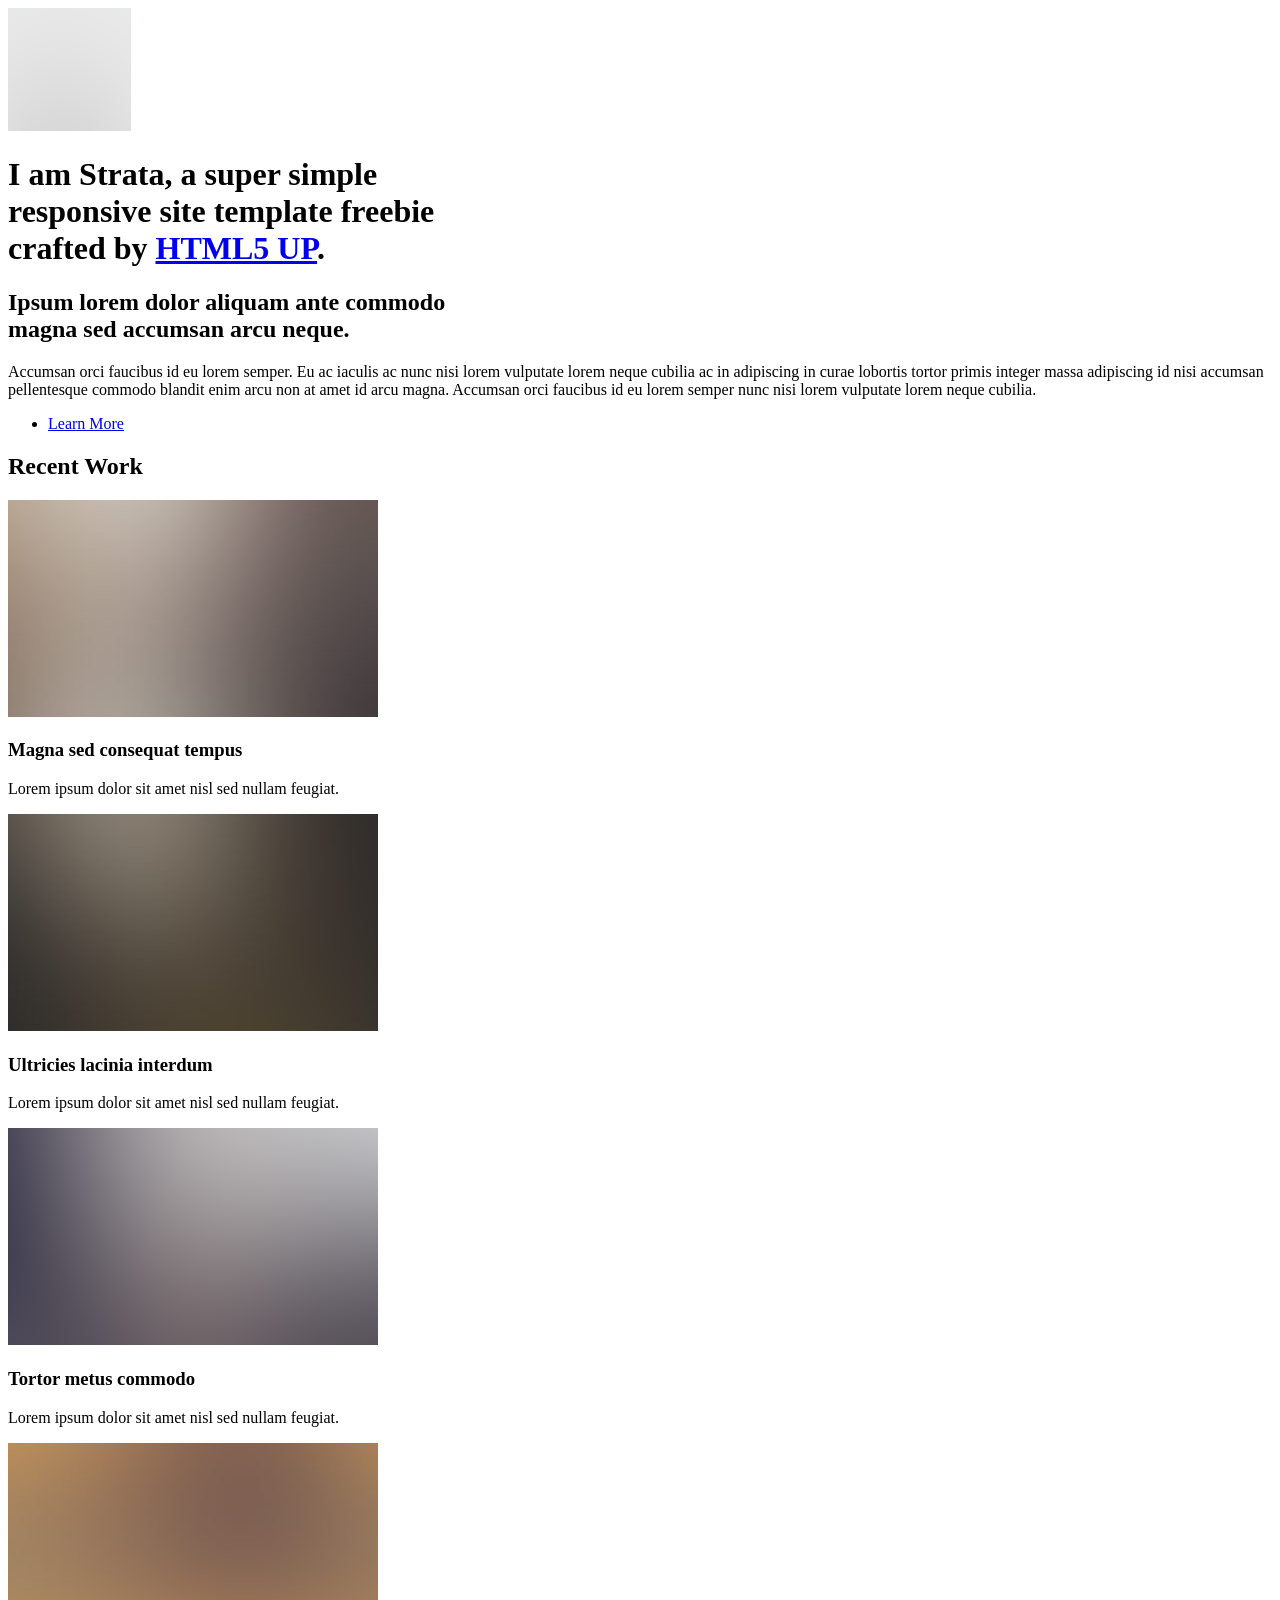
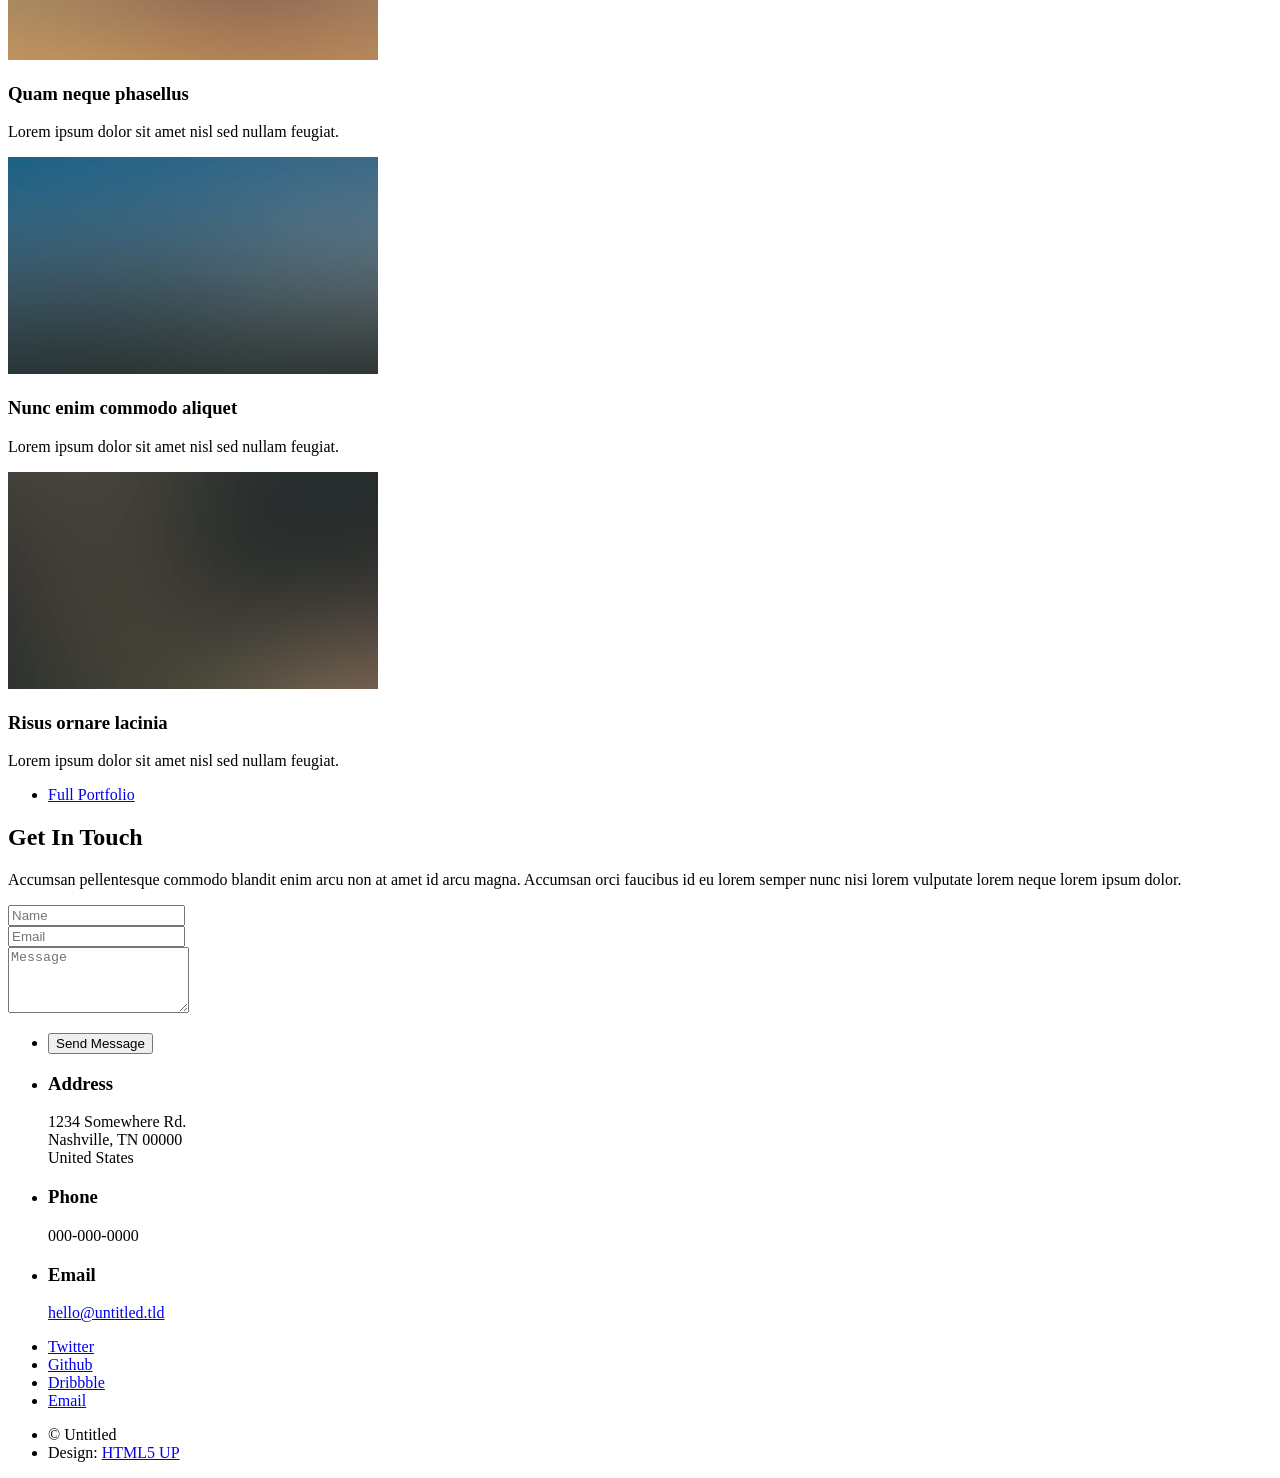
==== html5up-strata/index.html @ f1ad602d "template upload" ====
<!DOCTYPE HTML>
<!--
	Strata by HTML5 UP
	html5up.net | @ajlkn
	Free for personal and commercial use under the CCA 3.0 license (html5up.net/license)
-->
<html>
	<head>
		<title>Strata by HTML5 UP</title>
		<meta charset="utf-8" />
		<meta name="viewport" content="width=device-width, initial-scale=1, user-scalable=no" />
		<link rel="stylesheet" href="assets/css/main.css" />
	</head>
	<body class="is-preload">

		<!-- Header -->
			<header id="header">
				<div class="inner">
					<a href="#" class="image avatar"><img src="images/avatar.jpg" alt="" /></a>
					<h1><strong>I am Strata</strong>, a super simple<br />
					responsive site template freebie<br />
					crafted by <a href="http://html5up.net">HTML5 UP</a>.</h1>
				</div>
			</header>

		<!-- Main -->
			<div id="main">

				<!-- One -->
					<section id="one">
						<header class="major">
							<h2>Ipsum lorem dolor aliquam ante commodo<br />
							magna sed accumsan arcu neque.</h2>
						</header>
						<p>Accumsan orci faucibus id eu lorem semper. Eu ac iaculis ac nunc nisi lorem vulputate lorem neque cubilia ac in adipiscing in curae lobortis tortor primis integer massa adipiscing id nisi accumsan pellentesque commodo blandit enim arcu non at amet id arcu magna. Accumsan orci faucibus id eu lorem semper nunc nisi lorem vulputate lorem neque cubilia.</p>
						<ul class="actions">
							<li><a href="#" class="button">Learn More</a></li>
						</ul>
					</section>

				<!-- Two -->
					<section id="two">
						<h2>Recent Work</h2>
						<div class="row">
							<article class="col-6 col-12-xsmall work-item">
								<a href="images/fulls/01.jpg" class="image fit thumb"><img src="images/thumbs/01.jpg" alt="" /></a>
								<h3>Magna sed consequat tempus</h3>
								<p>Lorem ipsum dolor sit amet nisl sed nullam feugiat.</p>
							</article>
							<article class="col-6 col-12-xsmall work-item">
								<a href="images/fulls/02.jpg" class="image fit thumb"><img src="images/thumbs/02.jpg" alt="" /></a>
								<h3>Ultricies lacinia interdum</h3>
								<p>Lorem ipsum dolor sit amet nisl sed nullam feugiat.</p>
							</article>
							<article class="col-6 col-12-xsmall work-item">
								<a href="images/fulls/03.jpg" class="image fit thumb"><img src="images/thumbs/03.jpg" alt="" /></a>
								<h3>Tortor metus commodo</h3>
								<p>Lorem ipsum dolor sit amet nisl sed nullam feugiat.</p>
							</article>
							<article class="col-6 col-12-xsmall work-item">
								<a href="images/fulls/04.jpg" class="image fit thumb"><img src="images/thumbs/04.jpg" alt="" /></a>
								<h3>Quam neque phasellus</h3>
								<p>Lorem ipsum dolor sit amet nisl sed nullam feugiat.</p>
							</article>
							<article class="col-6 col-12-xsmall work-item">
								<a href="images/fulls/05.jpg" class="image fit thumb"><img src="images/thumbs/05.jpg" alt="" /></a>
								<h3>Nunc enim commodo aliquet</h3>
								<p>Lorem ipsum dolor sit amet nisl sed nullam feugiat.</p>
							</article>
							<article class="col-6 col-12-xsmall work-item">
								<a href="images/fulls/06.jpg" class="image fit thumb"><img src="images/thumbs/06.jpg" alt="" /></a>
								<h3>Risus ornare lacinia</h3>
								<p>Lorem ipsum dolor sit amet nisl sed nullam feugiat.</p>
							</article>
						</div>
						<ul class="actions">
							<li><a href="#" class="button">Full Portfolio</a></li>
						</ul>
					</section>

				<!-- Three -->
					<section id="three">
						<h2>Get In Touch</h2>
						<p>Accumsan pellentesque commodo blandit enim arcu non at amet id arcu magna. Accumsan orci faucibus id eu lorem semper nunc nisi lorem vulputate lorem neque lorem ipsum dolor.</p>
						<div class="row">
							<div class="col-8 col-12-small">
								<form method="post" action="#">
									<div class="row gtr-uniform gtr-50">
										<div class="col-6 col-12-xsmall"><input type="text" name="name" id="name" placeholder="Name" /></div>
										<div class="col-6 col-12-xsmall"><input type="email" name="email" id="email" placeholder="Email" /></div>
										<div class="col-12"><textarea name="message" id="message" placeholder="Message" rows="4"></textarea></div>
									</div>
								</form>
								<ul class="actions">
									<li><input type="submit" value="Send Message" /></li>
								</ul>
							</div>
							<div class="col-4 col-12-small">
								<ul class="labeled-icons">
									<li>
										<h3 class="icon solid fa-home"><span class="label">Address</span></h3>
										1234 Somewhere Rd.<br />
										Nashville, TN 00000<br />
										United States
									</li>
									<li>
										<h3 class="icon solid fa-mobile-alt"><span class="label">Phone</span></h3>
										000-000-0000
									</li>
									<li>
										<h3 class="icon solid fa-envelope"><span class="label">Email</span></h3>
										<a href="#">hello@untitled.tld</a>
									</li>
								</ul>
							</div>
						</div>
					</section>

				<!-- Four -->
				<!--
					<section id="four">
						<h2>Elements</h2>

						<section>
							<h4>Text</h4>
							<p>This is <b>bold</b> and this is <strong>strong</strong>. This is <i>italic</i> and this is <em>emphasized</em>.
							This is <sup>superscript</sup> text and this is <sub>subscript</sub> text.
							This is <u>underlined</u> and this is code: <code>for (;;) { ... }</code>. Finally, <a href="#">this is a link</a>.</p>
							<hr />
							<header>
								<h4>Heading with a Subtitle</h4>
								<p>Lorem ipsum dolor sit amet nullam id egestas urna aliquam</p>
							</header>
							<p>Nunc lacinia ante nunc ac lobortis. Interdum adipiscing gravida odio porttitor sem non mi integer non faucibus ornare mi ut ante amet placerat aliquet. Volutpat eu sed ante lacinia sapien lorem accumsan varius montes viverra nibh in adipiscing blandit tempus accumsan.</p>
							<header>
								<h5>Heading with a Subtitle</h5>
								<p>Lorem ipsum dolor sit amet nullam id egestas urna aliquam</p>
							</header>
							<p>Nunc lacinia ante nunc ac lobortis. Interdum adipiscing gravida odio porttitor sem non mi integer non faucibus ornare mi ut ante amet placerat aliquet. Volutpat eu sed ante lacinia sapien lorem accumsan varius montes viverra nibh in adipiscing blandit tempus accumsan.</p>
							<hr />
							<h2>Heading Level 2</h2>
							<h3>Heading Level 3</h3>
							<h4>Heading Level 4</h4>
							<h5>Heading Level 5</h5>
							<h6>Heading Level 6</h6>
							<hr />
							<h5>Blockquote</h5>
							<blockquote>Fringilla nisl. Donec accumsan interdum nisi, quis tincidunt felis sagittis eget tempus euismod. Vestibulum ante ipsum primis in faucibus vestibulum. Blandit adipiscing eu felis iaculis volutpat ac adipiscing accumsan faucibus. Vestibulum ante ipsum primis in faucibus lorem ipsum dolor sit amet nullam adipiscing eu felis.</blockquote>
							<h5>Preformatted</h5>
							<pre><code>i = 0;

while (!deck.isInOrder()) {
print 'Iteration ' + i;
deck.shuffle();
i++;
}

print 'It took ' + i + ' iterations to sort the deck.';</code></pre>
						</section>

						<section>
							<h4>Lists</h4>
							<div class="row">
								<div class="col-6 col-12-xsmall">
									<h5>Unordered</h5>
									<ul>
										<li>Dolor pulvinar etiam magna etiam.</li>
										<li>Sagittis adipiscing lorem eleifend.</li>
										<li>Felis enim feugiat dolore viverra.</li>
									</ul>
									<h5>Alternate</h5>
									<ul class="alt">
										<li>Dolor pulvinar etiam magna etiam.</li>
										<li>Sagittis adipiscing lorem eleifend.</li>
										<li>Felis enim feugiat dolore viverra.</li>
									</ul>
								</div>
								<div class="col-6 col-12-xsmall">
									<h5>Ordered</h5>
									<ol>
										<li>Dolor pulvinar etiam magna etiam.</li>
										<li>Etiam vel felis at lorem sed viverra.</li>
										<li>Felis enim feugiat dolore viverra.</li>
										<li>Dolor pulvinar etiam magna etiam.</li>
										<li>Etiam vel felis at lorem sed viverra.</li>
										<li>Felis enim feugiat dolore viverra.</li>
									</ol>
									<h5>Icons</h5>
									<ul class="icons">
										<li><a href="#" class="icon brands fa-twitter"><span class="label">Twitter</span></a></li>
										<li><a href="#" class="icon brands fa-facebook-f"><span class="label">Facebook</span></a></li>
										<li><a href="#" class="icon brands fa-instagram"><span class="label">Instagram</span></a></li>
										<li><a href="#" class="icon brands fa-github"><span class="label">Github</span></a></li>
										<li><a href="#" class="icon brands fa-dribbble"><span class="label">Dribbble</span></a></li>
										<li><a href="#" class="icon brands fa-tumblr"><span class="label">Tumblr</span></a></li>
									</ul>
								</div>
							</div>
							<h5>Actions</h5>
							<ul class="actions">
								<li><a href="#" class="button primary">Default</a></li>
								<li><a href="#" class="button">Default</a></li>
							</ul>
							<ul class="actions small">
								<li><a href="#" class="button primary small">Small</a></li>
								<li><a href="#" class="button small">Small</a></li>
							</ul>
							<div class="row">
								<div class="col-6 col-12-small">
									<ul class="actions stacked">
										<li><a href="#" class="button primary">Default</a></li>
										<li><a href="#" class="button">Default</a></li>
									</ul>
								</div>
								<div class="col-6 col-12-small">
									<ul class="actions stacked">
										<li><a href="#" class="button primary small">Small</a></li>
										<li><a href="#" class="button small">Small</a></li>
									</ul>
								</div>
								<div class="col-6 col-12-small">
									<ul class="actions stacked">
										<li><a href="#" class="button primary fit">Default</a></li>
										<li><a href="#" class="button fit">Default</a></li>
									</ul>
								</div>
								<div class="col-6 col-12-small">
									<ul class="actions stacked">
										<li><a href="#" class="button primary small fit">Small</a></li>
										<li><a href="#" class="button small fit">Small</a></li>
									</ul>
								</div>
							</div>
						</section>

						<section>
							<h4>Table</h4>
							<h5>Default</h5>
							<div class="table-wrapper">
								<table>
									<thead>
										<tr>
											<th>Name</th>
											<th>Description</th>
											<th>Price</th>
										</tr>
									</thead>
									<tbody>
										<tr>
											<td>Item One</td>
											<td>Ante turpis integer aliquet porttitor.</td>
											<td>29.99</td>
										</tr>
										<tr>
											<td>Item Two</td>
											<td>Vis ac commodo adipiscing arcu aliquet.</td>
											<td>19.99</td>
										</tr>
										<tr>
											<td>Item Three</td>
											<td> Morbi faucibus arcu accumsan lorem.</td>
											<td>29.99</td>
										</tr>
										<tr>
											<td>Item Four</td>
											<td>Vitae integer tempus condimentum.</td>
											<td>19.99</td>
										</tr>
										<tr>
											<td>Item Five</td>
											<td>Ante turpis integer aliquet porttitor.</td>
											<td>29.99</td>
										</tr>
									</tbody>
									<tfoot>
										<tr>
											<td colspan="2"></td>
											<td>100.00</td>
										</tr>
									</tfoot>
								</table>
							</div>

							<h5>Alternate</h5>
							<div class="table-wrapper">
								<table class="alt">
									<thead>
										<tr>
											<th>Name</th>
											<th>Description</th>
											<th>Price</th>
										</tr>
									</thead>
									<tbody>
										<tr>
											<td>Item One</td>
											<td>Ante turpis integer aliquet porttitor.</td>
											<td>29.99</td>
										</tr>
										<tr>
											<td>Item Two</td>
											<td>Vis ac commodo adipiscing arcu aliquet.</td>
											<td>19.99</td>
										</tr>
										<tr>
											<td>Item Three</td>
											<td> Morbi faucibus arcu accumsan lorem.</td>
											<td>29.99</td>
										</tr>
										<tr>
											<td>Item Four</td>
											<td>Vitae integer tempus condimentum.</td>
											<td>19.99</td>
										</tr>
										<tr>
											<td>Item Five</td>
											<td>Ante turpis integer aliquet porttitor.</td>
											<td>29.99</td>
										</tr>
									</tbody>
									<tfoot>
										<tr>
											<td colspan="2"></td>
											<td>100.00</td>
										</tr>
									</tfoot>
								</table>
							</div>
						</section>

						<section>
							<h4>Buttons</h4>
							<ul class="actions">
								<li><a href="#" class="button primary">Primary</a></li>
								<li><a href="#" class="button">Default</a></li>
							</ul>
							<ul class="actions">
								<li><a href="#" class="button large">Large</a></li>
								<li><a href="#" class="button">Default</a></li>
								<li><a href="#" class="button small">Small</a></li>
							</ul>
							<ul class="actions fit">
								<li><a href="#" class="button primary fit">Fit</a></li>
								<li><a href="#" class="button fit">Fit</a></li>
							</ul>
							<ul class="actions fit small">
								<li><a href="#" class="button primary fit small">Fit + Small</a></li>
								<li><a href="#" class="button fit small">Fit + Small</a></li>
							</ul>
							<ul class="actions">
								<li><a href="#" class="button primary icon solid fa-download">Icon</a></li>
								<li><a href="#" class="button icon solid fa-download">Icon</a></li>
							</ul>
							<ul class="actions">
								<li><span class="button primary disabled">Primary</span></li>
								<li><span class="button disabled">Default</span></li>
							</ul>
						</section>

						<section>
							<h4>Form</h4>
							<form method="post" action="#">
								<div class="row gtr-uniform gtr-50">
									<div class="col-6 col-12-xsmall">
										<input type="text" name="demo-name" id="demo-name" value="" placeholder="Name" />
									</div>
									<div class="col-6 col-12-xsmall">
										<input type="email" name="demo-email" id="demo-email" value="" placeholder="Email" />
									</div>
									<div class="col-12">
										<select name="demo-category" id="demo-category">
											<option value="">- Category -</option>
											<option value="1">Manufacturing</option>
											<option value="1">Shipping</option>
											<option value="1">Administration</option>
											<option value="1">Human Resources</option>
										</select>
									</div>
									<div class="col-4 col-12-small">
										<input type="radio" id="demo-priority-low" name="demo-priority" checked>
										<label for="demo-priority-low">Low Priority</label>
									</div>
									<div class="col-4 col-12-small">
										<input type="radio" id="demo-priority-normal" name="demo-priority">
										<label for="demo-priority-normal">Normal Priority</label>
									</div>
									<div class="col-4 col-12-small">
										<input type="radio" id="demo-priority-high" name="demo-priority">
										<label for="demo-priority-high">High Priority</label>
									</div>
									<div class="col-6 col-12-small">
										<input type="checkbox" id="demo-copy" name="demo-copy">
										<label for="demo-copy">Email me a copy of this message</label>
									</div>
									<div class="col-6 col-12-small">
										<input type="checkbox" id="demo-human" name="demo-human" checked>
										<label for="demo-human">I am a human and not a robot</label>
									</div>
									<div class="col-12">
										<textarea name="demo-message" id="demo-message" placeholder="Enter your message" rows="6"></textarea>
									</div>
									<div class="col-12">
										<ul class="actions">
											<li><input type="submit" value="Send Message" class="primary" /></li>
											<li><input type="reset" value="Reset" /></li>
										</ul>
									</div>
								</div>
							</form>
						</section>

						<section>
							<h4>Image</h4>
							<h5>Fit</h5>
							<div class="box alt">
								<div class="row gtr-50 gtr-uniform">
									<div class="col-12"><span class="image fit"><img src="images/fulls/05.jpg" alt="" /></span></div>
									<div class="col-4"><span class="image fit"><img src="images/thumbs/01.jpg" alt="" /></span></div>
									<div class="col-4"><span class="image fit"><img src="images/thumbs/02.jpg" alt="" /></span></div>
									<div class="col-4"><span class="image fit"><img src="images/thumbs/03.jpg" alt="" /></span></div>
									<div class="col-4"><span class="image fit"><img src="images/thumbs/04.jpg" alt="" /></span></div>
									<div class="col-4"><span class="image fit"><img src="images/thumbs/05.jpg" alt="" /></span></div>
									<div class="col-4"><span class="image fit"><img src="images/thumbs/06.jpg" alt="" /></span></div>
									<div class="col-4"><span class="image fit"><img src="images/thumbs/03.jpg" alt="" /></span></div>
									<div class="col-4"><span class="image fit"><img src="images/thumbs/02.jpg" alt="" /></span></div>
									<div class="col-4"><span class="image fit"><img src="images/thumbs/01.jpg" alt="" /></span></div>
								</div>
							</div>
							<h5>Left &amp; Right</h5>
							<p><span class="image left"><img src="images/avatar.jpg" alt="" /></span>Fringilla nisl. Donec accumsan interdum nisi, quis tincidunt felis sagittis eget. tempus euismod. Vestibulum ante ipsum primis in faucibus vestibulum. Blandit adipiscing eu felis iaculis volutpat ac adipiscing accumsan eu faucibus. Integer ac pellentesque praesent tincidunt felis sagittis eget. tempus euismod. Vestibulum ante ipsum primis in faucibus vestibulum. Blandit adipiscing eu felis iaculis volutpat ac adipiscing accumsan eu faucibus. Integer ac pellentesque praesent. Donec accumsan interdum nisi, quis tincidunt felis sagittis eget. tempus euismod. Vestibulum ante ipsum primis in faucibus vestibulum. Blandit adipiscing eu felis iaculis volutpat ac adipiscing accumsan eu faucibus. Integer ac pellentesque praesent tincidunt felis sagittis eget. tempus euismod. Vestibulum ante ipsum primis in faucibus vestibulum. Blandit adipiscing eu felis iaculis volutpat ac adipiscing accumsan eu faucibus. Integer ac pellentesque praesent.</p>
							<p><span class="image right"><img src="images/avatar.jpg" alt="" /></span>Fringilla nisl. Donec accumsan interdum nisi, quis tincidunt felis sagittis eget. tempus euismod. Vestibulum ante ipsum primis in faucibus vestibulum. Blandit adipiscing eu felis iaculis volutpat ac adipiscing accumsan eu faucibus. Integer ac pellentesque praesent tincidunt felis sagittis eget. tempus euismod. Vestibulum ante ipsum primis in faucibus vestibulum. Blandit adipiscing eu felis iaculis volutpat ac adipiscing accumsan eu faucibus. Integer ac pellentesque praesent. Donec accumsan interdum nisi, quis tincidunt felis sagittis eget. tempus euismod. Vestibulum ante ipsum primis in faucibus vestibulum. Blandit adipiscing eu felis iaculis volutpat ac adipiscing accumsan eu faucibus. Integer ac pellentesque praesent tincidunt felis sagittis eget. tempus euismod. Vestibulum ante ipsum primis in faucibus vestibulum. Blandit adipiscing eu felis iaculis volutpat ac adipiscing accumsan eu faucibus. Integer ac pellentesque praesent.</p>
						</section>

					</section>
				-->

			</div>

		<!-- Footer -->
			<footer id="footer">
				<div class="inner">
					<ul class="icons">
						<li><a href="#" class="icon brands fa-twitter"><span class="label">Twitter</span></a></li>
						<li><a href="#" class="icon brands fa-github"><span class="label">Github</span></a></li>
						<li><a href="#" class="icon brands fa-dribbble"><span class="label">Dribbble</span></a></li>
						<li><a href="#" class="icon solid fa-envelope"><span class="label">Email</span></a></li>
					</ul>
					<ul class="copyright">
						<li>&copy; Untitled</li><li>Design: <a href="http://html5up.net">HTML5 UP</a></li>
					</ul>
				</div>
			</footer>

		<!-- Scripts -->
			<script src="assets/js/jquery.min.js"></script>
			<script src="assets/js/jquery.poptrox.min.js"></script>
			<script src="assets/js/browser.min.js"></script>
			<script src="assets/js/breakpoints.min.js"></script>
			<script src="assets/js/util.js"></script>
			<script src="assets/js/main.js"></script>

	</body>
</html>
---- html5up-strata/assets/css/main.css ----
@import url("fontawesome-all.min.css");
@import url("https://fonts.googleapis.com/css?family=Source+Sans+Pro:400,400italic");

/*
	Strata by HTML5 UP
	html5up.net | @ajlkn
	Free for personal and commercial use under the CCA 3.0 license (html5up.net/license)
*/

html, body, div, span, applet, object,
iframe, h1, h2, h3, h4, h5, h6, p, blockquote,
pre, a, abbr, acronym, address, big, cite,
code, del, dfn, em, img, ins, kbd, q, s, samp,
small, strike, strong, sub, sup, tt, var, b,
u, i, center, dl, dt, dd, ol, ul, li, fieldset,
form, label, legend, table, caption, tbody,
tfoot, thead, tr, th, td, article, aside,
canvas, details, embed, figure, figcaption,
footer, header, hgroup, menu, nav, output, ruby,
section, summary, time, mark, audio, video {
	margin: 0;
	padding: 0;
	border: 0;
	font-size: 100%;
	font: inherit;
	vertical-align: baseline;}

article, aside, details, figcaption, figure,
footer, header, hgroup, menu, nav, section {
	display: block;}

body {
	line-height: 1;
}

ol, ul {
	list-style: none;
}

blockquote, q {
	quotes: none;
}

	blockquote:before, blockquote:after, q:before, q:after {
		content: '';
		content: none;
	}

table {
	border-collapse: collapse;
	border-spacing: 0;
}

body {
	-webkit-text-size-adjust: none;
}

mark {
	background-color: transparent;
	color: inherit;
}

input::-moz-focus-inner {
	border: 0;
	padding: 0;
}

input, select, textarea {
	-moz-appearance: none;
	-webkit-appearance: none;
	-ms-appearance: none;
	appearance: none;
}

/* Basic */

	html {
		box-sizing: border-box;
	}

	*, *:before, *:after {
		box-sizing: inherit;
	}

	body {
		background: #fff;
	}

		body.is-preload *, body.is-preload *:before, body.is-preload *:after {
			-moz-animation: none !important;
			-webkit-animation: none !important;
			-ms-animation: none !important;
			animation: none !important;
			-moz-transition: none !important;
			-webkit-transition: none !important;
			-ms-transition: none !important;
			transition: none !important;
		}

	body, input, select, textarea {
		color: #a2a2a2;
		font-family: "Source Sans Pro", Helvetica, sans-serif;
		font-size: 16pt;
		font-weight: 400;
		line-height: 1.75em;
	}

	a {
		-moz-transition: color 0.2s ease-in-out, border-color 0.2s ease-in-out;
		-webkit-transition: color 0.2s ease-in-out, border-color 0.2s ease-in-out;
		-ms-transition: color 0.2s ease-in-out, border-color 0.2s ease-in-out;
		transition: color 0.2s ease-in-out, border-color 0.2s ease-in-out;
		border-bottom: dotted 1px;
		color: #49bf9d;
		text-decoration: none;
	}

		a:hover {
			border-bottom-color: transparent;
			color: #49bf9d !important;
			text-decoration: none;
		}

	strong, b {
		color: #787878;
		font-weight: 400;
	}

	em, i {
		font-style: italic;
	}

	p {
		margin: 0 0 2em 0;
	}

	h1, h2, h3, h4, h5, h6 {
		color: #787878;
		font-weight: 400;
		line-height: 1em;
		margin: 0 0 1em 0;
	}

		h1 a, h2 a, h3 a, h4 a, h5 a, h6 a {
			color: inherit;
			text-decoration: none;
		}

	h1 {
		font-size: 2em;
		line-height: 1.5em;
	}

	h2 {
		font-size: 1.5em;
		line-height: 1.5em;
	}

	h3 {
		font-size: 1.25em;
		line-height: 1.5em;
	}

	h4 {
		font-size: 1.1em;
		line-height: 1.5em;
	}

	h5 {
		font-size: 0.9em;
		line-height: 1.5em;
	}

	h6 {
		font-size: 0.7em;
		line-height: 1.5em;
	}

	sub {
		font-size: 0.8em;
		position: relative;
		top: 0.5em;
	}

	sup {
		font-size: 0.8em;
		position: relative;
		top: -0.5em;
	}

	hr {
		border: 0;
		border-bottom: solid 2px #efefef;
		margin: 2em 0;
	}

		hr.major {
			margin: 3em 0;
		}

	blockquote {
		border-left: solid 6px #efefef;
		font-style: italic;
		margin: 0 0 2em 0;
		padding: 0.5em 0 0.5em 1.5em;
	}

	code {
		background: #f7f7f7;
		border-radius: 0.35em;
		border: solid 2px #efefef;
		font-family: "Courier New", monospace;
		font-size: 0.9em;
		margin: 0 0.25em;
		padding: 0.25em 0.65em;
	}

	pre {
		-webkit-overflow-scrolling: touch;
		font-family: "Courier New", monospace;
		font-size: 0.9em;
		margin: 0 0 2em 0;
	}

		pre code {
			display: block;
			line-height: 1.75em;
			padding: 1em 1.5em;
			overflow-x: auto;
		}

	.align-left {
		text-align: left;
	}

	.align-center {
		text-align: center;
	}

	.align-right {
		text-align: right;
	}

/* Container */

	.container {
		margin: 0 auto;
		max-width: calc(100% - 4em);
		width: 100%;
	}

		.container.xsmall {
			width: 25%;
		}

		.container.small {
			width: 50%;
		}

		.container.medium {
			width: 75%;
		}

		.container.large {
			width: 125%;
		}

		.container.xlarge {
			width: 150%;
		}

		.container.max {
			width: 100%;
		}

		@media screen and (max-width: 980px) {

			.container {
				width: 100% !important;
				max-width: 100% !important;
			}

		}

		@media screen and (max-width: 480px) {

			.container {
				max-width: calc(100% - 3em);
			}

		}

/* Row */

	.row {
		display: flex;
		flex-wrap: wrap;
		box-sizing: border-box;
		align-items: stretch;
	}

		.row > * {
			box-sizing: border-box;
		}

		.row.gtr-uniform > * > :last-child {
			margin-bottom: 0;
		}

		.row.aln-left {
			justify-content: flex-start;
		}

		.row.aln-center {
			justify-content: center;
		}

		.row.aln-right {
			justify-content: flex-end;
		}

		.row.aln-top {
			align-items: flex-start;
		}

		.row.aln-middle {
			align-items: center;
		}

		.row.aln-bottom {
			align-items: flex-end;
		}

		.row > .imp {
			order: -1;
		}

		.row > .col-1 {
			width: 8.33333%;
		}

		.row > .off-1 {
			margin-left: 8.33333%;
		}

		.row > .col-2 {
			width: 16.66667%;
		}

		.row > .off-2 {
			margin-left: 16.66667%;
		}

		.row > .col-3 {
			width: 25%;
		}

		.row > .off-3 {
			margin-left: 25%;
		}

		.row > .col-4 {
			width: 33.33333%;
		}

		.row > .off-4 {
			margin-left: 33.33333%;
		}

		.row > .col-5 {
			width: 41.66667%;
		}

		.row > .off-5 {
			margin-left: 41.66667%;
		}

		.row > .col-6 {
			width: 50%;
		}

		.row > .off-6 {
			margin-left: 50%;
		}

		.row > .col-7 {
			width: 58.33333%;
		}

		.row > .off-7 {
			margin-left: 58.33333%;
		}

		.row > .col-8 {
			width: 66.66667%;
		}

		.row > .off-8 {
			margin-left: 66.66667%;
		}

		.row > .col-9 {
			width: 75%;
		}

		.row > .off-9 {
			margin-left: 75%;
		}

		.row > .col-10 {
			width: 83.33333%;
		}

		.row > .off-10 {
			margin-left: 83.33333%;
		}

		.row > .col-11 {
			width: 91.66667%;
		}

		.row > .off-11 {
			margin-left: 91.66667%;
		}

		.row > .col-12 {
			width: 100%;
		}

		.row > .off-12 {
			margin-left: 100%;
		}

		.row.gtr-0 {
			margin-top: 0;
			margin-left: 0em;
		}

			.row.gtr-0 > * {
				padding: 0 0 0 0em;
			}

			.row.gtr-0.gtr-uniform {
				margin-top: 0em;
			}

				.row.gtr-0.gtr-uniform > * {
					padding-top: 0em;
				}

		.row.gtr-25 {
			margin-top: 0;
			margin-left: -0.625em;
		}

			.row.gtr-25 > * {
				padding: 0 0 0 0.625em;
			}

			.row.gtr-25.gtr-uniform {
				margin-top: -0.625em;
			}

				.row.gtr-25.gtr-uniform > * {
					padding-top: 0.625em;
				}

		.row.gtr-50 {
			margin-top: 0;
			margin-left: -1.25em;
		}

			.row.gtr-50 > * {
				padding: 0 0 0 1.25em;
			}

			.row.gtr-50.gtr-uniform {
				margin-top: -1.25em;
			}

				.row.gtr-50.gtr-uniform > * {
					padding-top: 1.25em;
				}

		.row {
			margin-top: 0;
			margin-left: -2.5em;
		}

			.row > * {
				padding: 0 0 0 2.5em;
			}

			.row.gtr-uniform {
				margin-top: -2.5em;
			}

				.row.gtr-uniform > * {
					padding-top: 2.5em;
				}

		.row.gtr-150 {
			margin-top: 0;
			margin-left: -3.75em;
		}

			.row.gtr-150 > * {
				padding: 0 0 0 3.75em;
			}

			.row.gtr-150.gtr-uniform {
				margin-top: -3.75em;
			}

				.row.gtr-150.gtr-uniform > * {
					padding-top: 3.75em;
				}

		.row.gtr-200 {
			margin-top: 0;
			margin-left: -5em;
		}

			.row.gtr-200 > * {
				padding: 0 0 0 5em;
			}

			.row.gtr-200.gtr-uniform {
				margin-top: -5em;
			}

				.row.gtr-200.gtr-uniform > * {
					padding-top: 5em;
				}

		@media screen and (max-width: 1800px) {

			.row {
				display: flex;
				flex-wrap: wrap;
				box-sizing: border-box;
				align-items: stretch;
			}

				.row > * {
					box-sizing: border-box;
				}

				.row.gtr-uniform > * > :last-child {
					margin-bottom: 0;
				}

				.row.aln-left {
					justify-content: flex-start;
				}

				.row.aln-center {
					justify-content: center;
				}

				.row.aln-right {
					justify-content: flex-end;
				}

				.row.aln-top {
					align-items: flex-start;
				}

				.row.aln-middle {
					align-items: center;
				}

				.row.aln-bottom {
					align-items: flex-end;
				}

				.row > .imp-xlarge {
					order: -1;
				}

				.row > .col-1-xlarge {
					width: 8.33333%;
				}

				.row > .off-1-xlarge {
					margin-left: 8.33333%;
				}

				.row > .col-2-xlarge {
					width: 16.66667%;
				}

				.row > .off-2-xlarge {
					margin-left: 16.66667%;
				}

				.row > .col-3-xlarge {
					width: 25%;
				}

				.row > .off-3-xlarge {
					margin-left: 25%;
				}

				.row > .col-4-xlarge {
					width: 33.33333%;
				}

				.row > .off-4-xlarge {
					margin-left: 33.33333%;
				}

				.row > .col-5-xlarge {
					width: 41.66667%;
				}

				.row > .off-5-xlarge {
					margin-left: 41.66667%;
				}

				.row > .col-6-xlarge {
					width: 50%;
				}

				.row > .off-6-xlarge {
					margin-left: 50%;
				}

				.row > .col-7-xlarge {
					width: 58.33333%;
				}

				.row > .off-7-xlarge {
					margin-left: 58.33333%;
				}

				.row > .col-8-xlarge {
					width: 66.66667%;
				}

				.row > .off-8-xlarge {
					margin-left: 66.66667%;
				}

				.row > .col-9-xlarge {
					width: 75%;
				}

				.row > .off-9-xlarge {
					margin-left: 75%;
				}

				.row > .col-10-xlarge {
					width: 83.33333%;
				}

				.row > .off-10-xlarge {
					margin-left: 83.33333%;
				}

				.row > .col-11-xlarge {
					width: 91.66667%;
				}

				.row > .off-11-xlarge {
					margin-left: 91.66667%;
				}

				.row > .col-12-xlarge {
					width: 100%;
				}

				.row > .off-12-xlarge {
					margin-left: 100%;
				}

				.row.gtr-0 {
					margin-top: 0;
					margin-left: 0em;
				}

					.row.gtr-0 > * {
						padding: 0 0 0 0em;
					}

					.row.gtr-0.gtr-uniform {
						margin-top: 0em;
					}

						.row.gtr-0.gtr-uniform > * {
							padding-top: 0em;
						}

				.row.gtr-25 {
					margin-top: 0;
					margin-left: -0.625em;
				}

					.row.gtr-25 > * {
						padding: 0 0 0 0.625em;
					}

					.row.gtr-25.gtr-uniform {
						margin-top: -0.625em;
					}

						.row.gtr-25.gtr-uniform > * {
							padding-top: 0.625em;
						}

				.row.gtr-50 {
					margin-top: 0;
					margin-left: -1.25em;
				}

					.row.gtr-50 > * {
						padding: 0 0 0 1.25em;
					}

					.row.gtr-50.gtr-uniform {
						margin-top: -1.25em;
					}

						.row.gtr-50.gtr-uniform > * {
							padding-top: 1.25em;
						}

				.row {
					margin-top: 0;
					margin-left: -2.5em;
				}

					.row > * {
						padding: 0 0 0 2.5em;
					}

					.row.gtr-uniform {
						margin-top: -2.5em;
					}

						.row.gtr-uniform > * {
							padding-top: 2.5em;
						}

				.row.gtr-150 {
					margin-top: 0;
					margin-left: -3.75em;
				}

					.row.gtr-150 > * {
						padding: 0 0 0 3.75em;
					}

					.row.gtr-150.gtr-uniform {
						margin-top: -3.75em;
					}

						.row.gtr-150.gtr-uniform > * {
							padding-top: 3.75em;
						}

				.row.gtr-200 {
					margin-top: 0;
					margin-left: -5em;
				}

					.row.gtr-200 > * {
						padding: 0 0 0 5em;
					}

					.row.gtr-200.gtr-uniform {
						margin-top: -5em;
					}

						.row.gtr-200.gtr-uniform > * {
							padding-top: 5em;
						}

		}

		@media screen and (max-width: 1280px) {

			.row {
				display: flex;
				flex-wrap: wrap;
				box-sizing: border-box;
				align-items: stretch;
			}

				.row > * {
					box-sizing: border-box;
				}

				.row.gtr-uniform > * > :last-child {
					margin-bottom: 0;
				}

				.row.aln-left {
					justify-content: flex-start;
				}

				.row.aln-center {
					justify-content: center;
				}

				.row.aln-right {
					justify-content: flex-end;
				}

				.row.aln-top {
					align-items: flex-start;
				}

				.row.aln-middle {
					align-items: center;
				}

				.row.aln-bottom {
					align-items: flex-end;
				}

				.row > .imp-large {
					order: -1;
				}

				.row > .col-1-large {
					width: 8.33333%;
				}

				.row > .off-1-large {
					margin-left: 8.33333%;
				}

				.row > .col-2-large {
					width: 16.66667%;
				}

				.row > .off-2-large {
					margin-left: 16.66667%;
				}

				.row > .col-3-large {
					width: 25%;
				}

				.row > .off-3-large {
					margin-left: 25%;
				}

				.row > .col-4-large {
					width: 33.33333%;
				}

				.row > .off-4-large {
					margin-left: 33.33333%;
				}

				.row > .col-5-large {
					width: 41.66667%;
				}

				.row > .off-5-large {
					margin-left: 41.66667%;
				}

				.row > .col-6-large {
					width: 50%;
				}

				.row > .off-6-large {
					margin-left: 50%;
				}

				.row > .col-7-large {
					width: 58.33333%;
				}

				.row > .off-7-large {
					margin-left: 58.33333%;
				}

				.row > .col-8-large {
					width: 66.66667%;
				}

				.row > .off-8-large {
					margin-left: 66.66667%;
				}

				.row > .col-9-large {
					width: 75%;
				}

				.row > .off-9-large {
					margin-left: 75%;
				}

				.row > .col-10-large {
					width: 83.33333%;
				}

				.row > .off-10-large {
					margin-left: 83.33333%;
				}

				.row > .col-11-large {
					width: 91.66667%;
				}

				.row > .off-11-large {
					margin-left: 91.66667%;
				}

				.row > .col-12-large {
					width: 100%;
				}

				.row > .off-12-large {
					margin-left: 100%;
				}

				.row.gtr-0 {
					margin-top: 0;
					margin-left: 0em;
				}

					.row.gtr-0 > * {
						padding: 0 0 0 0em;
					}

					.row.gtr-0.gtr-uniform {
						margin-top: 0em;
					}

						.row.gtr-0.gtr-uniform > * {
							padding-top: 0em;
						}

				.row.gtr-25 {
					margin-top: 0;
					margin-left: -0.5em;
				}

					.row.gtr-25 > * {
						padding: 0 0 0 0.5em;
					}

					.row.gtr-25.gtr-uniform {
						margin-top: -0.5em;
					}

						.row.gtr-25.gtr-uniform > * {
							padding-top: 0.5em;
						}

				.row.gtr-50 {
					margin-top: 0;
					margin-left: -1em;
				}

					.row.gtr-50 > * {
						padding: 0 0 0 1em;
					}

					.row.gtr-50.gtr-uniform {
						margin-top: -1em;
					}

						.row.gtr-50.gtr-uniform > * {
							padding-top: 1em;
						}

				.row {
					margin-top: 0;
					margin-left: -2em;
				}

					.row > * {
						padding: 0 0 0 2em;
					}

					.row.gtr-uniform {
						margin-top: -2em;
					}

						.row.gtr-uniform > * {
							padding-top: 2em;
						}

				.row.gtr-150 {
					margin-top: 0;
					margin-left: -3em;
				}

					.row.gtr-150 > * {
						padding: 0 0 0 3em;
					}

					.row.gtr-150.gtr-uniform {
						margin-top: -3em;
					}

						.row.gtr-150.gtr-uniform > * {
							padding-top: 3em;
						}

				.row.gtr-200 {
					margin-top: 0;
					margin-left: -4em;
				}

					.row.gtr-200 > * {
						padding: 0 0 0 4em;
					}

					.row.gtr-200.gtr-uniform {
						margin-top: -4em;
					}

						.row.gtr-200.gtr-uniform > * {
							padding-top: 4em;
						}

		}

		@media screen and (max-width: 980px) {

			.row {
				display: flex;
				flex-wrap: wrap;
				box-sizing: border-box;
				align-items: stretch;
			}

				.row > * {
					box-sizing: border-box;
				}

				.row.gtr-uniform > * > :last-child {
					margin-bottom: 0;
				}

				.row.aln-left {
					justify-content: flex-start;
				}

				.row.aln-center {
					justify-content: center;
				}

				.row.aln-right {
					justify-content: flex-end;
				}

				.row.aln-top {
					align-items: flex-start;
				}

				.row.aln-middle {
					align-items: center;
				}

				.row.aln-bottom {
					align-items: flex-end;
				}

				.row > .imp-medium {
					order: -1;
				}

				.row > .col-1-medium {
					width: 8.33333%;
				}

				.row > .off-1-medium {
					margin-left: 8.33333%;
				}

				.row > .col-2-medium {
					width: 16.66667%;
				}

				.row > .off-2-medium {
					margin-left: 16.66667%;
				}

				.row > .col-3-medium {
					width: 25%;
				}

				.row > .off-3-medium {
					margin-left: 25%;
				}

				.row > .col-4-medium {
					width: 33.33333%;
				}

				.row > .off-4-medium {
					margin-left: 33.33333%;
				}

				.row > .col-5-medium {
					width: 41.66667%;
				}

				.row > .off-5-medium {
					margin-left: 41.66667%;
				}

				.row > .col-6-medium {
					width: 50%;
				}

				.row > .off-6-medium {
					margin-left: 50%;
				}

				.row > .col-7-medium {
					width: 58.33333%;
				}

				.row > .off-7-medium {
					margin-left: 58.33333%;
				}

				.row > .col-8-medium {
					width: 66.66667%;
				}

				.row > .off-8-medium {
					margin-left: 66.66667%;
				}

				.row > .col-9-medium {
					width: 75%;
				}

				.row > .off-9-medium {
					margin-left: 75%;
				}

				.row > .col-10-medium {
					width: 83.33333%;
				}

				.row > .off-10-medium {
					margin-left: 83.33333%;
				}

				.row > .col-11-medium {
					width: 91.66667%;
				}

				.row > .off-11-medium {
					margin-left: 91.66667%;
				}

				.row > .col-12-medium {
					width: 100%;
				}

				.row > .off-12-medium {
					margin-left: 100%;
				}

				.row.gtr-0 {
					margin-top: 0;
					margin-left: 0em;
				}

					.row.gtr-0 > * {
						padding: 0 0 0 0em;
					}

					.row.gtr-0.gtr-uniform {
						margin-top: 0em;
					}

						.row.gtr-0.gtr-uniform > * {
							padding-top: 0em;
						}

				.row.gtr-25 {
					margin-top: 0;
					margin-left: -0.5em;
				}

					.row.gtr-25 > * {
						padding: 0 0 0 0.5em;
					}

					.row.gtr-25.gtr-uniform {
						margin-top: -0.5em;
					}

						.row.gtr-25.gtr-uniform > * {
							padding-top: 0.5em;
						}

				.row.gtr-50 {
					margin-top: 0;
					margin-left: -1em;
				}

					.row.gtr-50 > * {
						padding: 0 0 0 1em;
					}

					.row.gtr-50.gtr-uniform {
						margin-top: -1em;
					}

						.row.gtr-50.gtr-uniform > * {
							padding-top: 1em;
						}

				.row {
					margin-top: 0;
					margin-left: -2em;
				}

					.row > * {
						padding: 0 0 0 2em;
					}

					.row.gtr-uniform {
						margin-top: -2em;
					}

						.row.gtr-uniform > * {
							padding-top: 2em;
						}

				.row.gtr-150 {
					margin-top: 0;
					margin-left: -3em;
				}

					.row.gtr-150 > * {
						padding: 0 0 0 3em;
					}

					.row.gtr-150.gtr-uniform {
						margin-top: -3em;
					}

						.row.gtr-150.gtr-uniform > * {
							padding-top: 3em;
						}

				.row.gtr-200 {
					margin-top: 0;
					margin-left: -4em;
				}

					.row.gtr-200 > * {
						padding: 0 0 0 4em;
					}

					.row.gtr-200.gtr-uniform {
						margin-top: -4em;
					}

						.row.gtr-200.gtr-uniform > * {
							padding-top: 4em;
						}

		}

		@media screen and (max-width: 736px) {

			.row {
				display: flex;
				flex-wrap: wrap;
				box-sizing: border-box;
				align-items: stretch;
			}

				.row > * {
					box-sizing: border-box;
				}

				.row.gtr-uniform > * > :last-child {
					margin-bottom: 0;
				}

				.row.aln-left {
					justify-content: flex-start;
				}

				.row.aln-center {
					justify-content: center;
				}

				.row.aln-right {
					justify-content: flex-end;
				}

				.row.aln-top {
					align-items: flex-start;
				}

				.row.aln-middle {
					align-items: center;
				}

				.row.aln-bottom {
					align-items: flex-end;
				}

				.row > .imp-small {
					order: -1;
				}

				.row > .col-1-small {
					width: 8.33333%;
				}

				.row > .off-1-small {
					margin-left: 8.33333%;
				}

				.row > .col-2-small {
					width: 16.66667%;
				}

				.row > .off-2-small {
					margin-left: 16.66667%;
				}

				.row > .col-3-small {
					width: 25%;
				}

				.row > .off-3-small {
					margin-left: 25%;
				}

				.row > .col-4-small {
					width: 33.33333%;
				}

				.row > .off-4-small {
					margin-left: 33.33333%;
				}

				.row > .col-5-small {
					width: 41.66667%;
				}

				.row > .off-5-small {
					margin-left: 41.66667%;
				}

				.row > .col-6-small {
					width: 50%;
				}

				.row > .off-6-small {
					margin-left: 50%;
				}

				.row > .col-7-small {
					width: 58.33333%;
				}

				.row > .off-7-small {
					margin-left: 58.33333%;
				}

				.row > .col-8-small {
					width: 66.66667%;
				}

				.row > .off-8-small {
					margin-left: 66.66667%;
				}

				.row > .col-9-small {
					width: 75%;
				}

				.row > .off-9-small {
					margin-left: 75%;
				}

				.row > .col-10-small {
					width: 83.33333%;
				}

				.row > .off-10-small {
					margin-left: 83.33333%;
				}

				.row > .col-11-small {
					width: 91.66667%;
				}

				.row > .off-11-small {
					margin-left: 91.66667%;
				}

				.row > .col-12-small {
					width: 100%;
				}

				.row > .off-12-small {
					margin-left: 100%;
				}

				.row.gtr-0 {
					margin-top: 0;
					margin-left: 0em;
				}

					.row.gtr-0 > * {
						padding: 0 0 0 0em;
					}

					.row.gtr-0.gtr-uniform {
						margin-top: 0em;
					}

						.row.gtr-0.gtr-uniform > * {
							padding-top: 0em;
						}

				.row.gtr-25 {
					margin-top: 0;
					margin-left: -0.375em;
				}

					.row.gtr-25 > * {
						padding: 0 0 0 0.375em;
					}

					.row.gtr-25.gtr-uniform {
						margin-top: -0.375em;
					}

						.row.gtr-25.gtr-uniform > * {
							padding-top: 0.375em;
						}

				.row.gtr-50 {
					margin-top: 0;
					margin-left: -0.75em;
				}

					.row.gtr-50 > * {
						padding: 0 0 0 0.75em;
					}

					.row.gtr-50.gtr-uniform {
						margin-top: -0.75em;
					}

						.row.gtr-50.gtr-uniform > * {
							padding-top: 0.75em;
						}

				.row {
					margin-top: 0;
					margin-left: -1.5em;
				}

					.row > * {
						padding: 0 0 0 1.5em;
					}

					.row.gtr-uniform {
						margin-top: -1.5em;
					}

						.row.gtr-uniform > * {
							padding-top: 1.5em;
						}

				.row.gtr-150 {
					margin-top: 0;
					margin-left: -2.25em;
				}

					.row.gtr-150 > * {
						padding: 0 0 0 2.25em;
					}

					.row.gtr-150.gtr-uniform {
						margin-top: -2.25em;
					}

						.row.gtr-150.gtr-uniform > * {
							padding-top: 2.25em;
						}

				.row.gtr-200 {
					margin-top: 0;
					margin-left: -3em;
				}

					.row.gtr-200 > * {
						padding: 0 0 0 3em;
					}

					.row.gtr-200.gtr-uniform {
						margin-top: -3em;
					}

						.row.gtr-200.gtr-uniform > * {
							padding-top: 3em;
						}

		}

		@media screen and (max-width: 480px) {

			.row {
				display: flex;
				flex-wrap: wrap;
				box-sizing: border-box;
				align-items: stretch;
			}

				.row > * {
					box-sizing: border-box;
				}

				.row.gtr-uniform > * > :last-child {
					margin-bottom: 0;
				}

				.row.aln-left {
					justify-content: flex-start;
				}

				.row.aln-center {
					justify-content: center;
				}

				.row.aln-right {
					justify-content: flex-end;
				}

				.row.aln-top {
					align-items: flex-start;
				}

				.row.aln-middle {
					align-items: center;
				}

				.row.aln-bottom {
					align-items: flex-end;
				}

				.row > .imp-xsmall {
					order: -1;
				}

				.row > .col-1-xsmall {
					width: 8.33333%;
				}

				.row > .off-1-xsmall {
					margin-left: 8.33333%;
				}

				.row > .col-2-xsmall {
					width: 16.66667%;
				}

				.row > .off-2-xsmall {
					margin-left: 16.66667%;
				}

				.row > .col-3-xsmall {
					width: 25%;
				}

				.row > .off-3-xsmall {
					margin-left: 25%;
				}

				.row > .col-4-xsmall {
					width: 33.33333%;
				}

				.row > .off-4-xsmall {
					margin-left: 33.33333%;
				}

				.row > .col-5-xsmall {
					width: 41.66667%;
				}

				.row > .off-5-xsmall {
					margin-left: 41.66667%;
				}

				.row > .col-6-xsmall {
					width: 50%;
				}

				.row > .off-6-xsmall {
					margin-left: 50%;
				}

				.row > .col-7-xsmall {
					width: 58.33333%;
				}

				.row > .off-7-xsmall {
					margin-left: 58.33333%;
				}

				.row > .col-8-xsmall {
					width: 66.66667%;
				}

				.row > .off-8-xsmall {
					margin-left: 66.66667%;
				}

				.row > .col-9-xsmall {
					width: 75%;
				}

				.row > .off-9-xsmall {
					margin-left: 75%;
				}

				.row > .col-10-xsmall {
					width: 83.33333%;
				}

				.row > .off-10-xsmall {
					margin-left: 83.33333%;
				}

				.row > .col-11-xsmall {
					width: 91.66667%;
				}

				.row > .off-11-xsmall {
					margin-left: 91.66667%;
				}

				.row > .col-12-xsmall {
					width: 100%;
				}

				.row > .off-12-xsmall {
					margin-left: 100%;
				}

				.row.gtr-0 {
					margin-top: 0;
					margin-left: 0em;
				}

					.row.gtr-0 > * {
						padding: 0 0 0 0em;
					}

					.row.gtr-0.gtr-uniform {
						margin-top: 0em;
					}

						.row.gtr-0.gtr-uniform > * {
							padding-top: 0em;
						}

				.row.gtr-25 {
					margin-top: 0;
					margin-left: -0.375em;
				}

					.row.gtr-25 > * {
						padding: 0 0 0 0.375em;
					}

					.row.gtr-25.gtr-uniform {
						margin-top: -0.375em;
					}

						.row.gtr-25.gtr-uniform > * {
							padding-top: 0.375em;
						}

				.row.gtr-50 {
					margin-top: 0;
					margin-left: -0.75em;
				}

					.row.gtr-50 > * {
						padding: 0 0 0 0.75em;
					}

					.row.gtr-50.gtr-uniform {
						margin-top: -0.75em;
					}

						.row.gtr-50.gtr-uniform > * {
							padding-top: 0.75em;
						}

				.row {
					margin-top: 0;
					margin-left: -1.5em;
				}

					.row > * {
						padding: 0 0 0 1.5em;
					}

					.row.gtr-uniform {
						margin-top: -1.5em;
					}

						.row.gtr-uniform > * {
							padding-top: 1.5em;
						}

				.row.gtr-150 {
					margin-top: 0;
					margin-left: -2.25em;
				}

					.row.gtr-150 > * {
						padding: 0 0 0 2.25em;
					}

					.row.gtr-150.gtr-uniform {
						margin-top: -2.25em;
					}

						.row.gtr-150.gtr-uniform > * {
							padding-top: 2.25em;
						}

				.row.gtr-200 {
					margin-top: 0;
					margin-left: -3em;
				}

					.row.gtr-200 > * {
						padding: 0 0 0 3em;
					}

					.row.gtr-200.gtr-uniform {
						margin-top: -3em;
					}

						.row.gtr-200.gtr-uniform > * {
							padding-top: 3em;
						}

		}

/* Section/Article */

	section.special, article.special {
		text-align: center;
	}

	header p {
		color: #b2b2b2;
		position: relative;
		margin: 0 0 1.5em 0;
	}

	header h2 + p {
		font-size: 1.25em;
		margin-top: -1em;
		line-height: 1.5em;
	}

	header h3 + p {
		font-size: 1.1em;
		margin-top: -0.8em;
		line-height: 1.5em;
	}

	header h4 + p,
	header h5 + p,
	header h6 + p {
		font-size: 0.9em;
		margin-top: -0.6em;
		line-height: 1.5em;
	}

	header.major h2 {
		font-size: 2em;
	}

/* Form */

	form {
		margin: 0 0 2em 0;
	}

	label {
		color: #787878;
		display: block;
		font-size: 0.9em;
		font-weight: 400;
		margin: 0 0 1em 0;
	}

	input[type="text"],
	input[type="password"],
	input[type="email"],
	select,
	textarea {
		-moz-appearance: none;
		-webkit-appearance: none;
		-ms-appearance: none;
		appearance: none;
		background: #f7f7f7;
		border-radius: 0.35em;
		border: solid 2px transparent;
		color: inherit;
		display: block;
		outline: 0;
		padding: 0 0.75em;
		text-decoration: none;
		width: 100%;
	}

		input[type="text"]:invalid,
		input[type="password"]:invalid,
		input[type="email"]:invalid,
		select:invalid,
		textarea:invalid {
			box-shadow: none;
		}

		input[type="text"]:focus,
		input[type="password"]:focus,
		input[type="email"]:focus,
		select:focus,
		textarea:focus {
			border-color: #49bf9d;
		}

	select {
		background-image: url("data:image/svg+xml;charset=utf8,%3Csvg xmlns='http://www.w3.org/2000/svg' width='40' height='40' preserveAspectRatio='none' viewBox='0 0 40 40'%3E%3Cpath d='M9.4,12.3l10.4,10.4l10.4-10.4c0.2-0.2,0.5-0.4,0.9-0.4c0.3,0,0.6,0.1,0.9,0.4l3.3,3.3c0.2,0.2,0.4,0.5,0.4,0.9 c0,0.4-0.1,0.6-0.4,0.9L20.7,31.9c-0.2,0.2-0.5,0.4-0.9,0.4c-0.3,0-0.6-0.1-0.9-0.4L4.3,17.3c-0.2-0.2-0.4-0.5-0.4-0.9 c0-0.4,0.1-0.6,0.4-0.9l3.3-3.3c0.2-0.2,0.5-0.4,0.9-0.4S9.1,12.1,9.4,12.3z' fill='%23dfdfdf' /%3E%3C/svg%3E");
		background-size: 1.25rem;
		background-repeat: no-repeat;
		background-position: calc(100% - 1rem) center;
		height: 2.75em;
		padding-right: 2.75em;
		text-overflow: ellipsis;
	}

		select option {
			color: #787878;
			background: #fff;
		}

		select:focus::-ms-value {
			background-color: transparent;
		}

		select::-ms-expand {
			display: none;
		}

	input[type="text"],
	input[type="password"],
	input[type="email"],
	select {
		height: 2.75em;
	}

	textarea {
		padding: 0.75em;
	}

	input[type="checkbox"],
	input[type="radio"] {
		-moz-appearance: none;
		-webkit-appearance: none;
		-ms-appearance: none;
		appearance: none;
		display: block;
		float: left;
		margin-right: -2em;
		opacity: 0;
		width: 1em;
		z-index: -1;
	}

		input[type="checkbox"] + label,
		input[type="radio"] + label {
			text-decoration: none;
			color: #a2a2a2;
			cursor: pointer;
			display: inline-block;
			font-size: 1em;
			font-weight: 400;
			padding-left: 2.4em;
			padding-right: 0.75em;
			position: relative;
		}

			input[type="checkbox"] + label:before,
			input[type="radio"] + label:before {
				-moz-osx-font-smoothing: grayscale;
				-webkit-font-smoothing: antialiased;
				display: inline-block;
				font-style: normal;
				font-variant: normal;
				text-rendering: auto;
				line-height: 1;
				text-transform: none !important;
				font-family: 'Font Awesome 5 Free';
				font-weight: 900;
			}

			input[type="checkbox"] + label:before,
			input[type="radio"] + label:before {
				background: #f7f7f7;
				border-radius: 0.35em;
				border: solid 2px transparent;
				content: '';
				display: inline-block;
				font-size: 0.8em;
				height: 2.0625em;
				left: 0;
				line-height: 1.85625em;
				position: absolute;
				text-align: center;
				top: 0;
				width: 2.0625em;
			}

		input[type="checkbox"]:checked + label:before,
		input[type="radio"]:checked + label:before {
			background: #787878;
			border-color: #787878;
			color: #fff;
			content: '\f00c';
		}

		input[type="checkbox"]:focus + label:before,
		input[type="radio"]:focus + label:before {
			border-color: #49bf9d;
		}

	input[type="checkbox"] + label:before {
		border-radius: 0.35em;
	}

	input[type="radio"] + label:before {
		border-radius: 100%;
	}

	::-webkit-input-placeholder {
		color: #b2b2b2 !important;
		opacity: 1.0;
	}

	:-moz-placeholder {
		color: #b2b2b2 !important;
		opacity: 1.0;
	}

	::-moz-placeholder {
		color: #b2b2b2 !important;
		opacity: 1.0;
	}

	:-ms-input-placeholder {
		color: #b2b2b2 !important;
		opacity: 1.0;
	}

/* Box */

	.box {
		border-radius: 0.35em;
		border: solid 2px #efefef;
		margin-bottom: 2em;
		padding: 1.5em;
	}

		.box > :last-child,
		.box > :last-child > :last-child,
		.box > :last-child > :last-child > :last-child {
			margin-bottom: 0;
		}

		.box.alt {
			border: 0;
			border-radius: 0;
			padding: 0;
		}

/* Icon */

	.icon {
		text-decoration: none;
		border-bottom: none;
		position: relative;
	}

		.icon:before {
			-moz-osx-font-smoothing: grayscale;
			-webkit-font-smoothing: antialiased;
			display: inline-block;
			font-style: normal;
			font-variant: normal;
			text-rendering: auto;
			line-height: 1;
			text-transform: none !important;
			font-family: 'Font Awesome 5 Free';
			font-weight: 400;
		}

		.icon > .label {
			display: none;
		}

		.icon:before {
			line-height: inherit;
		}

		.icon.solid:before {
			font-weight: 900;
		}

		.icon.brands:before {
			font-family: 'Font Awesome 5 Brands';
		}

/* Image */

	.image {
		border-radius: 0.35em;
		border: 0;
		display: inline-block;
		position: relative;
	}

		.image:before {
			-moz-transition: opacity 0.2s ease-in-out;
			-webkit-transition: opacity 0.2s ease-in-out;
			-ms-transition: opacity 0.2s ease-in-out;
			transition: opacity 0.2s ease-in-out;
			background: url("images/overlay.png");
			border-radius: 0.35em;
			content: '';
			display: block;
			height: 100%;
			left: 0;
			opacity: 0.5;
			position: absolute;
			top: 0;
			width: 100%;
		}

		.image.thumb {
			text-align: center;
		}

			.image.thumb:after {
				-moz-transition: opacity 0.2s ease-in-out;
				-webkit-transition: opacity 0.2s ease-in-out;
				-ms-transition: opacity 0.2s ease-in-out;
				transition: opacity 0.2s ease-in-out;
				border-radius: 0.35em;
				border: solid 3px rgba(255, 255, 255, 0.5);
				color: #fff;
				content: 'View';
				display: inline-block;
				font-size: 0.8em;
				font-weight: 400;
				left: 50%;
				line-height: 2.25em;
				margin: -1.25em 0 0 -3em;
				opacity: 0;
				padding: 0 1.5em;
				position: absolute;
				text-align: center;
				text-decoration: none;
				top: 50%;
				white-space: nowrap;
			}

			.image.thumb:hover:after {
				opacity: 1.0;
			}

			.image.thumb:hover:before {
				background: url("images/overlay.png"), url("images/overlay.png");
				opacity: 1.0;
			}

		.image img {
			border-radius: 0.35em;
			display: block;
		}

		.image.left {
			float: left;
			margin: 0 1.5em 1em 0;
			top: 0.25em;
		}

		.image.right {
			float: right;
			margin: 0 0 1em 1.5em;
			top: 0.25em;
		}

		.image.left, .image.right {
			max-width: 40%;
		}

			.image.left img, .image.right img {
				width: 100%;
			}

		.image.fit {
			display: block;
			margin: 0 0 2em 0;
			width: 100%;
		}

			.image.fit img {
				width: 100%;
			}

		.image.avatar {
			border-radius: 100%;
		}

			.image.avatar:before {
				display: none;
			}

			.image.avatar img {
				border-radius: 100%;
				width: 100%;
			}

/* List */

	ol {
		list-style: decimal;
		margin: 0 0 2em 0;
		padding-left: 1.25em;
	}

		ol li {
			padding-left: 0.25em;
		}

	ul {
		list-style: disc;
		margin: 0 0 2em 0;
		padding-left: 1em;
	}

		ul li {
			padding-left: 0.5em;
		}

		ul.alt {
			list-style: none;
			padding-left: 0;
		}

			ul.alt li {
				border-top: solid 2px #efefef;
				padding: 0.5em 0;
			}

				ul.alt li:first-child {
					border-top: 0;
					padding-top: 0;
				}

	dl {
		margin: 0 0 2em 0;
	}

/* Icons */

	ul.icons {
		cursor: default;
		list-style: none;
		padding-left: 0;
	}

		ul.icons li {
			display: inline-block;
			padding: 0 1em 0 0;
		}

			ul.icons li:last-child {
				padding-right: 0;
			}

			ul.icons li .icon:before {
				font-size: 1.5em;
			}

/* Labeled Icons */

	ul.labeled-icons {
		list-style: none;
		padding: 0;
	}

		ul.labeled-icons li {
			line-height: 1.75em;
			margin: 1.5em 0 0 0;
			padding-left: 2.25em;
			position: relative;
		}

			ul.labeled-icons li:first-child {
				margin-top: 0;
			}

			ul.labeled-icons li a {
				color: inherit;
			}

			ul.labeled-icons li h3 {
				color: #b2b2b2;
				left: 0;
				position: absolute;
				text-align: center;
				top: 0;
				width: 1em;
			}

/* Actions */

	ul.actions {
		display: -moz-flex;
		display: -webkit-flex;
		display: -ms-flex;
		display: flex;
		cursor: default;
		list-style: none;
		margin-left: -1em;
		padding-left: 0;
	}

		ul.actions li {
			padding: 0 0 0 1em;
			vertical-align: middle;
		}

		ul.actions.special {
			-moz-justify-content: center;
			-webkit-justify-content: center;
			-ms-justify-content: center;
			justify-content: center;
			width: 100%;
			margin-left: 0;
		}

			ul.actions.special li:first-child {
				padding-left: 0;
			}

		ul.actions.stacked {
			-moz-flex-direction: column;
			-webkit-flex-direction: column;
			-ms-flex-direction: column;
			flex-direction: column;
			margin-left: 0;
		}

			ul.actions.stacked li {
				padding: 1.3em 0 0 0;
			}

				ul.actions.stacked li:first-child {
					padding-top: 0;
				}

		ul.actions.fit {
			width: calc(100% + 1em);
		}

			ul.actions.fit li {
				-moz-flex-grow: 1;
				-webkit-flex-grow: 1;
				-ms-flex-grow: 1;
				flex-grow: 1;
				-moz-flex-shrink: 1;
				-webkit-flex-shrink: 1;
				-ms-flex-shrink: 1;
				flex-shrink: 1;
				width: 100%;
			}

				ul.actions.fit li > * {
					width: 100%;
				}

			ul.actions.fit.stacked {
				width: 100%;
			}

		@media screen and (max-width: 480px) {

			ul.actions:not(.fixed) {
				-moz-flex-direction: column;
				-webkit-flex-direction: column;
				-ms-flex-direction: column;
				flex-direction: column;
				margin-left: 0;
				width: 100% !important;
			}

				ul.actions:not(.fixed) li {
					-moz-flex-grow: 1;
					-webkit-flex-grow: 1;
					-ms-flex-grow: 1;
					flex-grow: 1;
					-moz-flex-shrink: 1;
					-webkit-flex-shrink: 1;
					-ms-flex-shrink: 1;
					flex-shrink: 1;
					padding: 1em 0 0 0;
					text-align: center;
					width: 100%;
				}

					ul.actions:not(.fixed) li > * {
						width: 100%;
					}

					ul.actions:not(.fixed) li:first-child {
						padding-top: 0;
					}

					ul.actions:not(.fixed) li input[type="submit"],
					ul.actions:not(.fixed) li input[type="reset"],
					ul.actions:not(.fixed) li input[type="button"],
					ul.actions:not(.fixed) li button,
					ul.actions:not(.fixed) li .button {
						width: 100%;
					}

						ul.actions:not(.fixed) li input[type="submit"].icon:before,
						ul.actions:not(.fixed) li input[type="reset"].icon:before,
						ul.actions:not(.fixed) li input[type="button"].icon:before,
						ul.actions:not(.fixed) li button.icon:before,
						ul.actions:not(.fixed) li .button.icon:before {
							margin-left: -0.5em;
						}

		}

/* Table */

	.table-wrapper {
		-webkit-overflow-scrolling: touch;
		overflow-x: auto;
	}

	table {
		margin: 0 0 2em 0;
		width: 100%;
	}

		table tbody tr {
			border: solid 1px #efefef;
			border-left: 0;
			border-right: 0;
		}

			table tbody tr:nth-child(2n + 1) {
				background-color: #f7f7f7;
			}

		table td {
			padding: 0.75em 0.75em;
		}

		table th {
			color: #787878;
			font-size: 0.9em;
			font-weight: 400;
			padding: 0 0.75em 0.75em 0.75em;
			text-align: left;
		}

		table thead {
			border-bottom: solid 2px #efefef;
		}

		table tfoot {
			border-top: solid 2px #efefef;
		}

		table.alt {
			border-collapse: separate;
		}

			table.alt tbody tr td {
				border: solid 2px #efefef;
				border-left-width: 0;
				border-top-width: 0;
			}

				table.alt tbody tr td:first-child {
					border-left-width: 2px;
				}

			table.alt tbody tr:first-child td {
				border-top-width: 2px;
			}

			table.alt thead {
				border-bottom: 0;
			}

			table.alt tfoot {
				border-top: 0;
			}

/* Button */

	input[type="submit"],
	input[type="reset"],
	input[type="button"],
	.button {
		-moz-appearance: none;
		-webkit-appearance: none;
		-ms-appearance: none;
		appearance: none;
		-moz-transition: background-color 0.2s ease-in-out, color 0.2s ease-in-out, border-color 0.2s ease-in-out;
		-webkit-transition: background-color 0.2s ease-in-out, color 0.2s ease-in-out, border-color 0.2s ease-in-out;
		-ms-transition: background-color 0.2s ease-in-out, color 0.2s ease-in-out, border-color 0.2s ease-in-out;
		transition: background-color 0.2s ease-in-out, color 0.2s ease-in-out, border-color 0.2s ease-in-out;
		background-color: transparent;
		border-radius: 0.35em;
		border: solid 3px #efefef;
		color: #787878 !important;
		cursor: pointer;
		display: inline-block;
		font-weight: 400;
		height: 3.15em;
		height: calc(2.75em + 6px);
		line-height: 2.75em;
		min-width: 10em;
		padding: 0 1.5em;
		text-align: center;
		text-decoration: none;
		white-space: nowrap;
	}

		input[type="submit"]:hover,
		input[type="reset"]:hover,
		input[type="button"]:hover,
		.button:hover {
			border-color: #49bf9d;
			color: #49bf9d !important;
		}

		input[type="submit"]:active,
		input[type="reset"]:active,
		input[type="button"]:active,
		.button:active {
			background-color: rgba(73, 191, 157, 0.1);
			border-color: #49bf9d;
			color: #49bf9d !important;
		}

		input[type="submit"].icon,
		input[type="reset"].icon,
		input[type="button"].icon,
		.button.icon {
			padding-left: 1.35em;
		}

			input[type="submit"].icon:before,
			input[type="reset"].icon:before,
			input[type="button"].icon:before,
			.button.icon:before {
				margin-right: 0.5em;
			}

		input[type="submit"].fit,
		input[type="reset"].fit,
		input[type="button"].fit,
		.button.fit {
			min-width: 0;
			width: 100%;
		}

		input[type="submit"].small,
		input[type="reset"].small,
		input[type="button"].small,
		.button.small {
			font-size: 0.8em;
		}

		input[type="submit"].large,
		input[type="reset"].large,
		input[type="button"].large,
		.button.large {
			font-size: 1.35em;
		}

		input[type="submit"].primary,
		input[type="reset"].primary,
		input[type="button"].primary,
		.button.primary {
			background-color: #49bf9d;
			border-color: #49bf9d;
			color: #ffffff !important;
		}

			input[type="submit"].primary:hover,
			input[type="reset"].primary:hover,
			input[type="button"].primary:hover,
			.button.primary:hover {
				background-color: #5cc6a7;
				border-color: #5cc6a7;
			}

			input[type="submit"].primary:active,
			input[type="reset"].primary:active,
			input[type="button"].primary:active,
			.button.primary:active {
				background-color: #3eb08f;
				border-color: #3eb08f;
			}

		input[type="submit"].disabled, input[type="submit"]:disabled,
		input[type="reset"].disabled,
		input[type="reset"]:disabled,
		input[type="button"].disabled,
		input[type="button"]:disabled,
		.button.disabled,
		.button:disabled {
			background-color: #e7e7e7 !important;
			border-color: #e7e7e7 !important;
			color: #b2b2b2 !important;
			cursor: default;
		}

/* Work Item */

	.work-item {
		margin: 0 0 2em 0;
	}

		.work-item .image {
			margin: 0 0 1.5em 0;
		}

		.work-item h3 {
			font-size: 1em;
			margin: 0 0 0.5em 0;
		}

		.work-item p {
			font-size: 0.8em;
			line-height: 1.5em;
			margin: 0;
		}

/* Header */

	#header {
		display: -moz-flex;
		display: -webkit-flex;
		display: -ms-flex;
		display: flex;
		-moz-flex-direction: column;
		-webkit-flex-direction: column;
		-ms-flex-direction: column;
		flex-direction: column;
		-moz-align-items: -moz-flex-end;
		-webkit-align-items: -webkit-flex-end;
		-ms-align-items: -ms-flex-end;
		align-items: flex-end;
		-moz-justify-content: space-between;
		-webkit-justify-content: space-between;
		-ms-justify-content: space-between;
		justify-content: space-between;
		background-color: #1f1815;
		background-attachment: scroll,								scroll;
		background-image: url("images/overlay.png"), url("../../images/bg.jpg");
		background-position: top left,							top left;
		background-repeat: repeat,								no-repeat;
		background-size: auto,								150%;
		color: rgba(255, 255, 255, 0.5);
		height: 100%;
		left: 0;
		padding: 8em 4em;
		position: fixed;
		text-align: right;
		top: 0;
		width: 35%;
	}

		#header > * {
			-moz-flex-shrink: 0;
			-webkit-flex-shrink: 0;
			-ms-flex-shrink: 0;
			flex-shrink: 0;
			width: 100%;
		}

		#header > .inner {
			-moz-flex-grow: 1;
			-webkit-flex-grow: 1;
			-ms-flex-grow: 1;
			flex-grow: 1;
			margin: 0 0 2em 0;
		}

		#header strong, #header b {
			color: #ffffff;
		}

		#header h2, #header h3, #header h4, #header h5, #header h6 {
			color: #ffffff;
		}

		#header h1 {
			color: rgba(255, 255, 255, 0.5);
			font-size: 1.35em;
			line-height: 1.75em;
			margin: 0;
		}

		#header .image.avatar {
			margin: 0 0 1em 0;
			width: 6.25em;
		}

/* Footer */

	#footer .icons {
		margin: 1em 0 0 0;
	}

		#footer .icons a {
			color: rgba(255, 255, 255, 0.4);
		}

	#footer .copyright {
		color: rgba(255, 255, 255, 0.4);
		font-size: 0.8em;
		list-style: none;
		margin: 1em 0 0 0;
		padding: 0;
	}

		#footer .copyright li {
			border-left: solid 1px rgba(255, 255, 255, 0.25);
			display: inline-block;
			line-height: 1em;
			margin-left: 0.75em;
			padding-left: 0.75em;
		}

			#footer .copyright li:first-child {
				border-left: 0;
				margin-left: 0;
				padding-left: 0;
			}

			#footer .copyright li a {
				color: inherit;
			}

/* Main */

	#main {
		margin-left: 35%;
		max-width: 54em;
		padding: 8em 4em 4em 4em;
		width: calc(100% - 35%);
	}

		#main > section {
			border-top: solid 2px #efefef;
			margin: 4em 0 0 0;
			padding: 4em 0 0 0;
		}

			#main > section:first-child {
				border-top: 0;
				margin-top: 0;
				padding-top: 0;
			}

/* Poptrox */

	@-moz-keyframes spin {
		0% {
			-moz-transform: rotate(0deg);
			-webkit-transform: rotate(0deg);
			-ms-transform: rotate(0deg);
			transform: rotate(0deg);
		}

		100% {
			-moz-transform: rotate(360deg);
			-webkit-transform: rotate(360deg);
			-ms-transform: rotate(360deg);
			transform: rotate(360deg);
		}
	}

	@-webkit-keyframes spin {
		0% {
			-moz-transform: rotate(0deg);
			-webkit-transform: rotate(0deg);
			-ms-transform: rotate(0deg);
			transform: rotate(0deg);
		}

		100% {
			-moz-transform: rotate(360deg);
			-webkit-transform: rotate(360deg);
			-ms-transform: rotate(360deg);
			transform: rotate(360deg);
		}
	}

	@-ms-keyframes spin {
		0% {
			-moz-transform: rotate(0deg);
			-webkit-transform: rotate(0deg);
			-ms-transform: rotate(0deg);
			transform: rotate(0deg);
		}

		100% {
			-moz-transform: rotate(360deg);
			-webkit-transform: rotate(360deg);
			-ms-transform: rotate(360deg);
			transform: rotate(360deg);
		}
	}

	@keyframes spin {
		0% {
			-moz-transform: rotate(0deg);
			-webkit-transform: rotate(0deg);
			-ms-transform: rotate(0deg);
			transform: rotate(0deg);
		}

		100% {
			-moz-transform: rotate(360deg);
			-webkit-transform: rotate(360deg);
			-ms-transform: rotate(360deg);
			transform: rotate(360deg);
		}
	}

	.poptrox-popup {
		-moz-box-sizing: content-box;
		-webkit-box-sizing: content-box;
		-ms-box-sizing: content-box;
		box-sizing: content-box;
		-webkit-tap-highlight-color: rgba(255, 255, 255, 0);
		background: #fff;
		border-radius: 0.35em;
		box-shadow: 0 0.1em 0.15em 0 rgba(0, 0, 0, 0.15);
		overflow: hidden;
		padding-bottom: 3em;
	}

		.poptrox-popup .loader {
			text-decoration: none;
			-moz-animation: spin 1s linear infinite;
			-webkit-animation: spin 1s linear infinite;
			-ms-animation: spin 1s linear infinite;
			animation: spin 1s linear infinite;
			font-size: 1.5em;
			height: 1em;
			left: 50%;
			line-height: 1em;
			margin: -0.5em 0 0 -0.5em;
			position: absolute;
			top: 50%;
			width: 1em;
		}

			.poptrox-popup .loader:before {
				-moz-osx-font-smoothing: grayscale;
				-webkit-font-smoothing: antialiased;
				display: inline-block;
				font-style: normal;
				font-variant: normal;
				text-rendering: auto;
				line-height: 1;
				text-transform: none !important;
				font-family: 'Font Awesome 5 Free';
				font-weight: 900;
			}

			.poptrox-popup .loader:before {
				content: '\f1ce';
			}

		.poptrox-popup .caption {
			background: #fff;
			bottom: 0;
			cursor: default;
			font-size: 0.9em;
			height: 3em;
			left: 0;
			line-height: 2.8em;
			position: absolute;
			text-align: center;
			width: 100%;
			z-index: 1;
		}

		.poptrox-popup .nav-next,
		.poptrox-popup .nav-previous {
			text-decoration: none;
			-moz-transition: opacity 0.2s ease-in-out;
			-webkit-transition: opacity 0.2s ease-in-out;
			-ms-transition: opacity 0.2s ease-in-out;
			transition: opacity 0.2s ease-in-out;
			-webkit-tap-highlight-color: rgba(255, 255, 255, 0);
			background: rgba(0, 0, 0, 0.01);
			cursor: pointer;
			height: 100%;
			opacity: 0;
			position: absolute;
			top: 0;
			width: 50%;
		}

			.poptrox-popup .nav-next:before,
			.poptrox-popup .nav-previous:before {
				-moz-osx-font-smoothing: grayscale;
				-webkit-font-smoothing: antialiased;
				display: inline-block;
				font-style: normal;
				font-variant: normal;
				text-rendering: auto;
				line-height: 1;
				text-transform: none !important;
				font-family: 'Font Awesome 5 Free';
				font-weight: 900;
			}

			.poptrox-popup .nav-next:before,
			.poptrox-popup .nav-previous:before {
				color: #fff;
				font-size: 2.5em;
				height: 1em;
				line-height: 1em;
				margin-top: -0.75em;
				position: absolute;
				text-align: center;
				top: 50%;
				width: 1.5em;
			}

		.poptrox-popup .nav-next {
			right: 0;
		}

			.poptrox-popup .nav-next:before {
				content: '\f105';
				right: 0;
			}

		.poptrox-popup .nav-previous {
			left: 0;
		}

			.poptrox-popup .nav-previous:before {
				content: '\f104';
				left: 0;
			}

		.poptrox-popup .closer {
			text-decoration: none;
			-moz-transition: opacity 0.2s ease-in-out;
			-webkit-transition: opacity 0.2s ease-in-out;
			-ms-transition: opacity 0.2s ease-in-out;
			transition: opacity 0.2s ease-in-out;
			-webkit-tap-highlight-color: rgba(255, 255, 255, 0);
			color: #fff;
			height: 4em;
			line-height: 4em;
			opacity: 0;
			position: absolute;
			right: 0;
			text-align: center;
			top: 0;
			width: 4em;
			z-index: 2;
		}

			.poptrox-popup .closer:before {
				-moz-osx-font-smoothing: grayscale;
				-webkit-font-smoothing: antialiased;
				display: inline-block;
				font-style: normal;
				font-variant: normal;
				text-rendering: auto;
				line-height: 1;
				text-transform: none !important;
				font-family: 'Font Awesome 5 Free';
				font-weight: 900;
			}

			.poptrox-popup .closer:before {
				-moz-box-sizing: content-box;
				-webkit-box-sizing: content-box;
				-ms-box-sizing: content-box;
				box-sizing: content-box;
				border-radius: 100%;
				border: solid 3px rgba(255, 255, 255, 0.5);
				content: '\f00d';
				display: block;
				font-size: 1em;
				height: 1.75em;
				left: 50%;
				line-height: 1.75em;
				margin: -0.875em 0 0 -0.875em;
				position: absolute;
				top: 50%;
				width: 1.75em;
			}

		.poptrox-popup:hover .nav-next,
		.poptrox-popup:hover .nav-previous {
			opacity: 0.5;
		}

			.poptrox-popup:hover .nav-next:hover,
			.poptrox-popup:hover .nav-previous:hover {
				opacity: 1.0;
			}

		.poptrox-popup:hover .closer {
			opacity: 0.5;
		}

			.poptrox-popup:hover .closer:hover {
				opacity: 1.0;
			}

/* Touch */

	body.is-touch .image.thumb:before {
		opacity: 0.5 !important;
	}

	body.is-touch .image.thumb:after {
		display: none !important;
	}

	body.is-touch #header {
		background-attachment: scroll;
		background-size: auto, cover;
	}

	body.is-touch .poptrox-popup .nav-next,
	body.is-touch .poptrox-popup .nav-previous,
	body.is-touch .poptrox-popup .closer {
		opacity: 1.0 !important;
	}

/* XLarge */

	@media screen and (max-width: 1800px) {

		/* Basic */

			body, input, select, textarea {
				font-size: 12pt;
			}

	}

/* Large */

	@media screen and (max-width: 1280px) {

		/* Header */

			#header {
				padding: 6em 3em 3em 3em;
				width: 30%;
			}

				#header h1 {
					font-size: 1.25em;
				}

					#header h1 br {
						display: none;
					}

				#header > .inner {
					margin-bottom: 0;
				}

		/* Footer */

			#footer .copyright li {
				border-left-width: 0;
				display: block;
				line-height: 2.25em;
				margin-left: 0;
				padding-left: 0;
			}

		/* Main */

			#main {
				margin-left: 30%;
				max-width: none;
				padding: 6em 3em 3em 3em;
				width: calc(100% - 30%);
			}

	}

/* Medium */

	@media screen and (max-width: 980px) {

		/* Basic */

			h1 br, h2 br, h3 br, h4 br, h5 br, h6 br {
				display: none;
			}

		/* List */

			ul.icons li .icon {
				font-size: 1.25em;
			}

		/* Header */

			#header {
				background-attachment: scroll;
				background-position: top left, center center;
				background-size: auto,		cover;
				left: auto;
				padding: 6em 4em;
				position: relative;
				text-align: center;
				top: auto;
				width: 100%;
				display: block;
			}

				#header h1 {
					font-size: 1.75em;
				}

					#header h1 br {
						display: inline;
					}

		/* Footer */

			#footer {
				background-attachment: scroll;
				background-color: #1f1815;
				background-image: url("images/overlay.png"), url("../../images/bg.jpg");
				background-position: top left,						bottom center;
				background-repeat: repeat,							no-repeat;
				background-size: auto,							cover;
				bottom: auto;
				left: auto;
				padding: 4em 4em 6em 4em;
				position: relative;
				text-align: center;
				width: 100%;
			}

				#footer .icons {
					margin: 0 0 1em 0;
				}

				#footer .copyright {
					margin: 0 0 1em 0;
				}

					#footer .copyright li {
						border-left-width: 1px;
						display: inline-block;
						line-height: 1em;
						margin-left: 0.75em;
						padding-left: 0.75em;
					}

		/* Main */

			#main {
				margin: 0;
				padding: 6em 4em;
				width: 100%;
			}

	}

/* Small */

	@media screen and (max-width: 736px) {

		/* Basic */

			h1 {
				font-size: 1.5em;
			}

			h2 {
				font-size: 1.2em;
			}

			h3 {
				font-size: 1em;
			}

		/* Section/Article */

			section.special, article.special {
				text-align: center;
			}

			header.major h2 {
				font-size: 1.35em;
			}

		/* List */

			ul.labeled-icons li {
				padding-left: 2em;
			}

				ul.labeled-icons li h3 {
					line-height: 1.75em;
				}

		/* Header */

			#header {
				padding: 2.25em 1.5em;
			}

				#header h1 {
					font-size: 1.35em;
				}

		/* Footer */

			#footer {
				padding: 2.25em 1.5em;
			}

		/* Main */

			#main {
				padding: 2.25em 1.5em 0.25em 1.5em;
			}

				#main > section {
					margin: 2.25em 0 0 0;
					padding: 2.25em 0 0 0;
				}

		/* Poptrox */

			.poptrox-popup {
				border-radius: 0;
			}

				.poptrox-popup .nav-next:before,
				.poptrox-popup .nav-previous:before {
					margin-top: -1em;
				}

	}

/* XSmall */

	@media screen and (max-width: 480px) {

		/* Header */

			#header {
				padding: 4.5em 1.5em;
			}

				#header h1 br {
					display: none;
				}

		/* Footer */

			#footer .copyright li {
				border-left-width: 0;
				display: block;
				line-height: 2.25em;
				margin-left: 0;
				padding-left: 0;
			}

	}
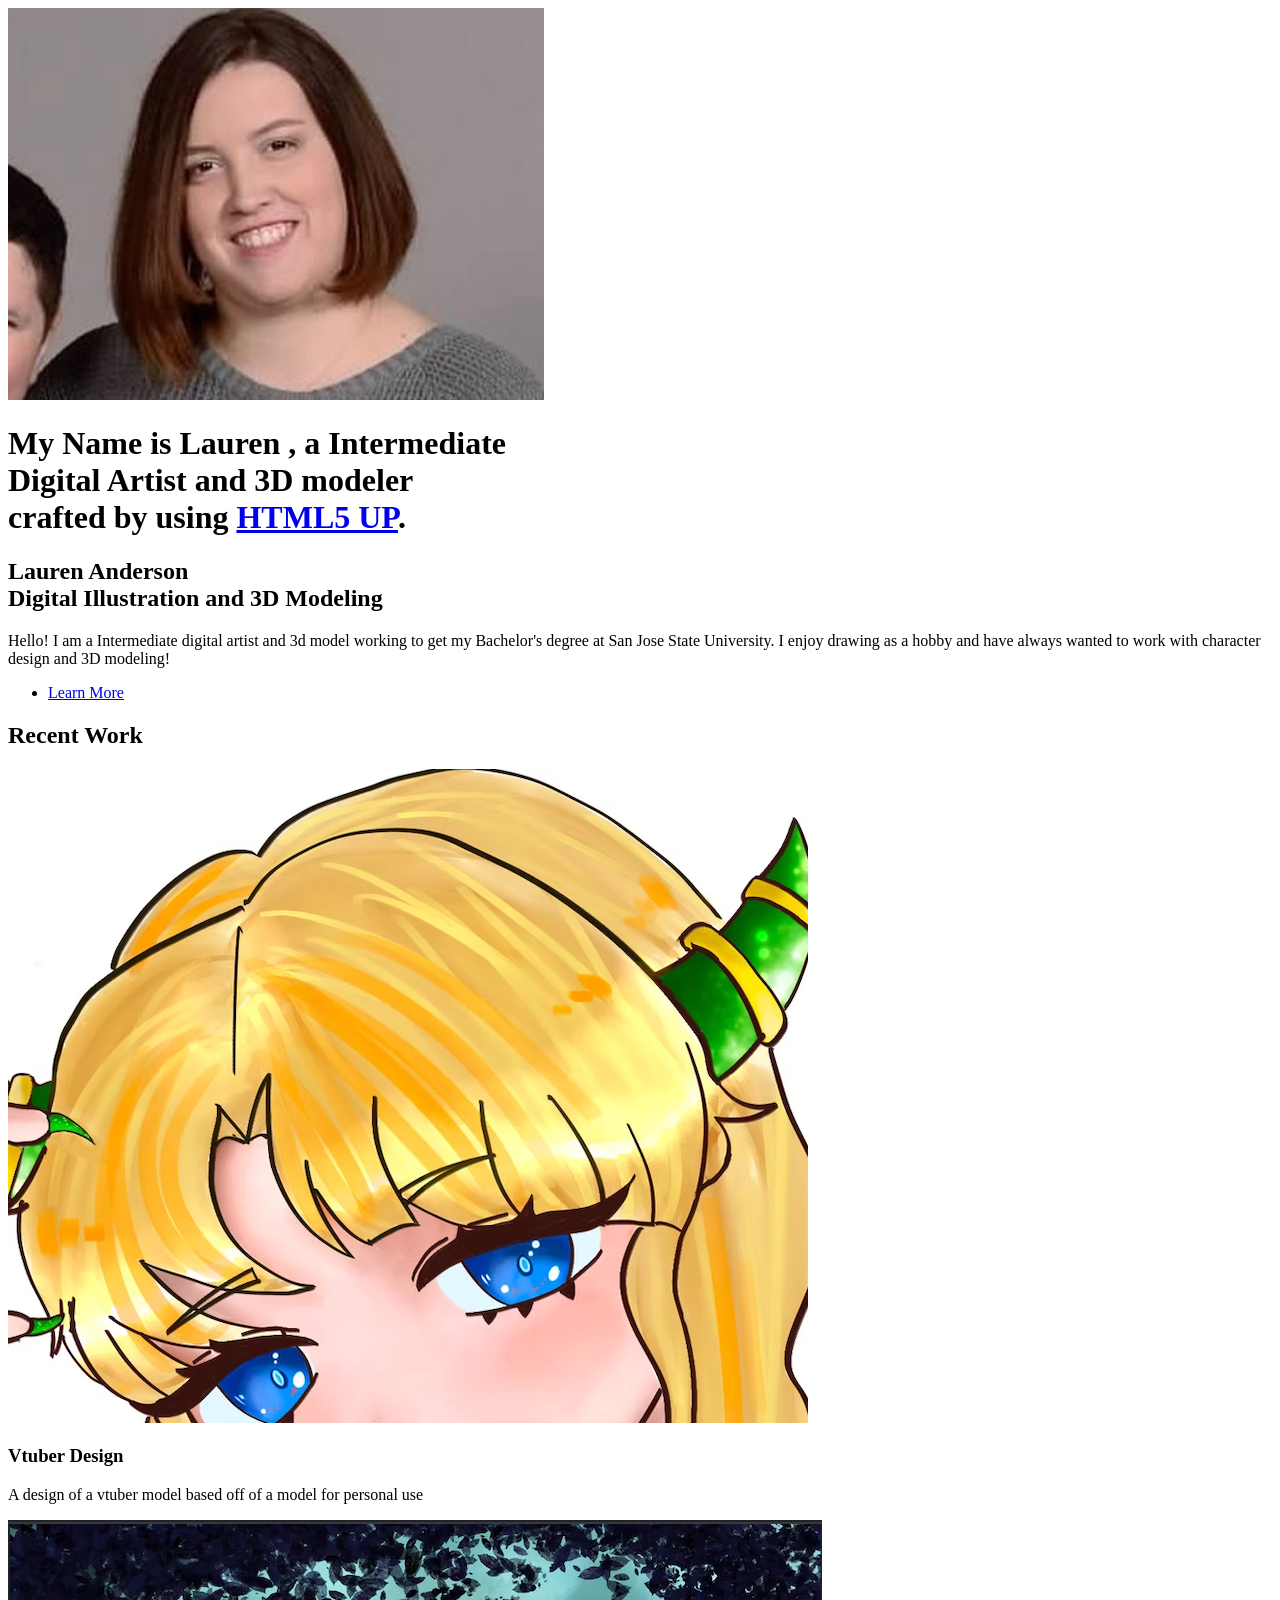
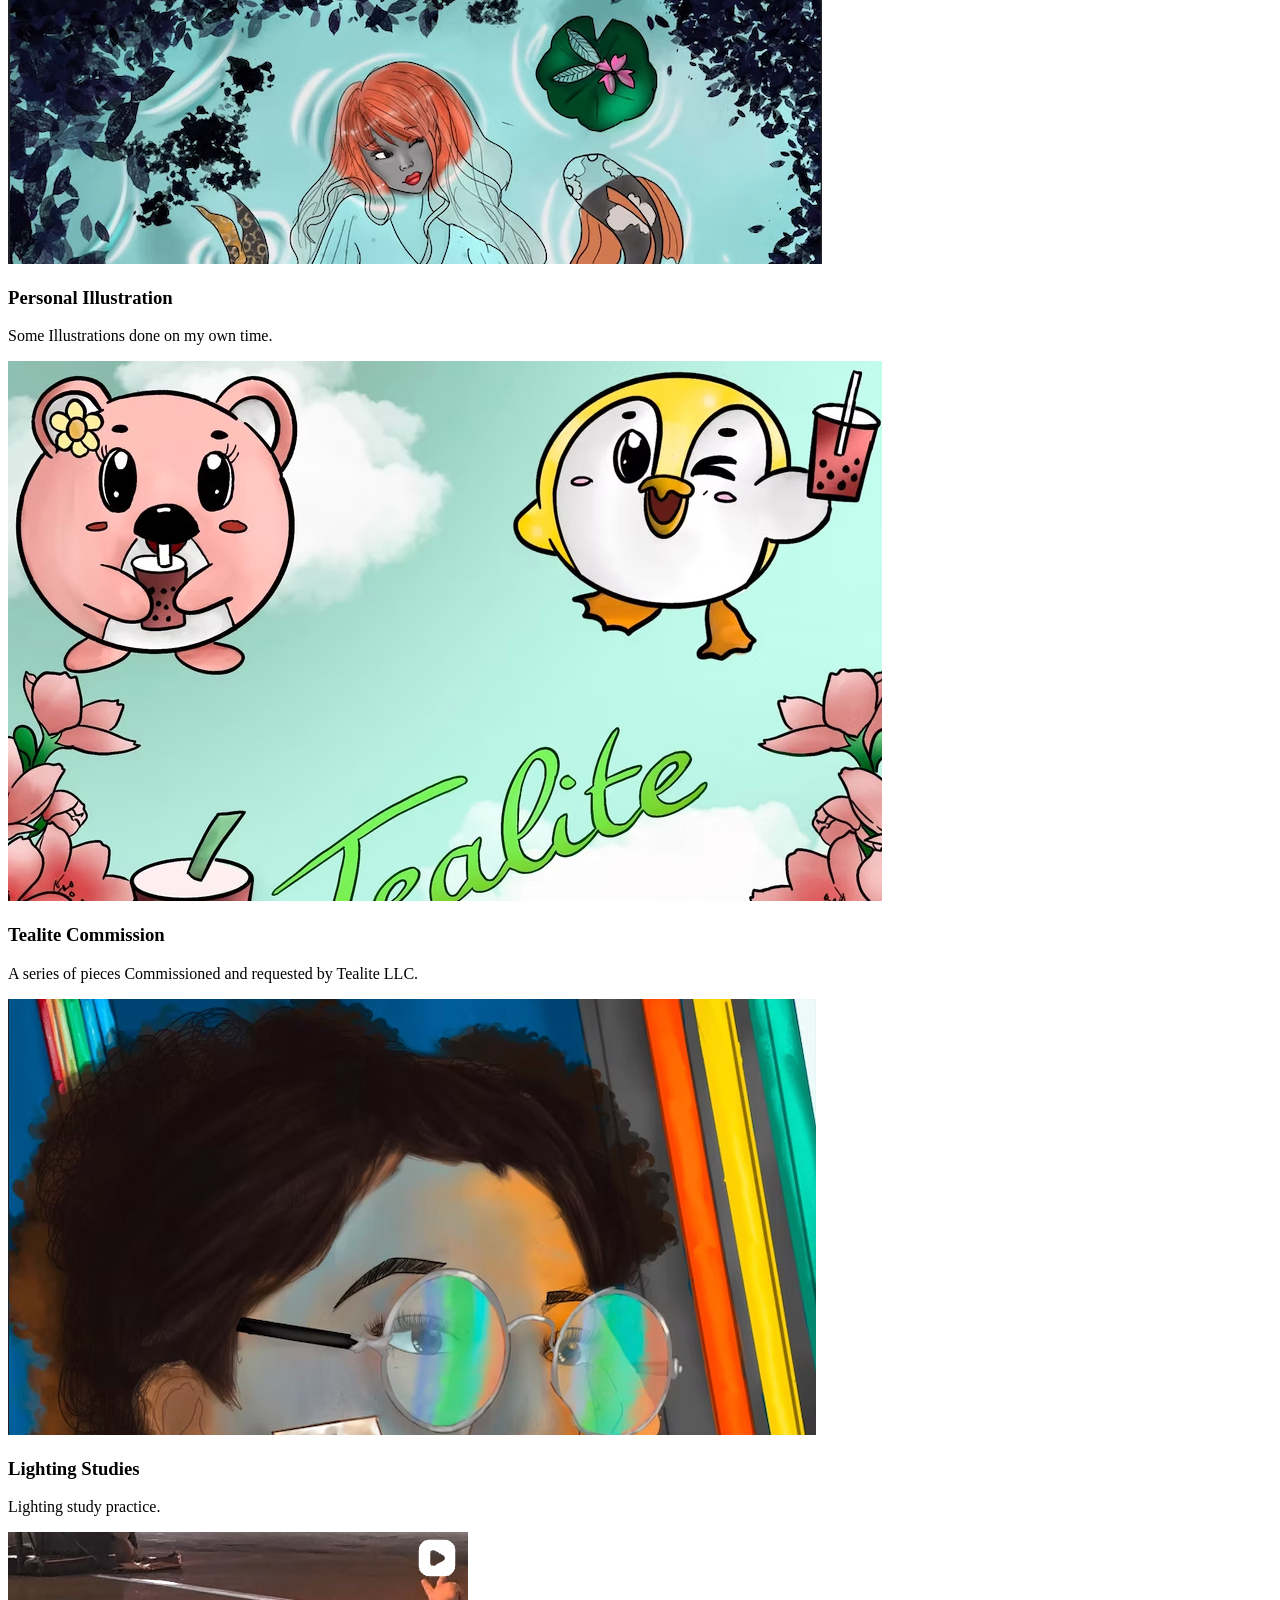
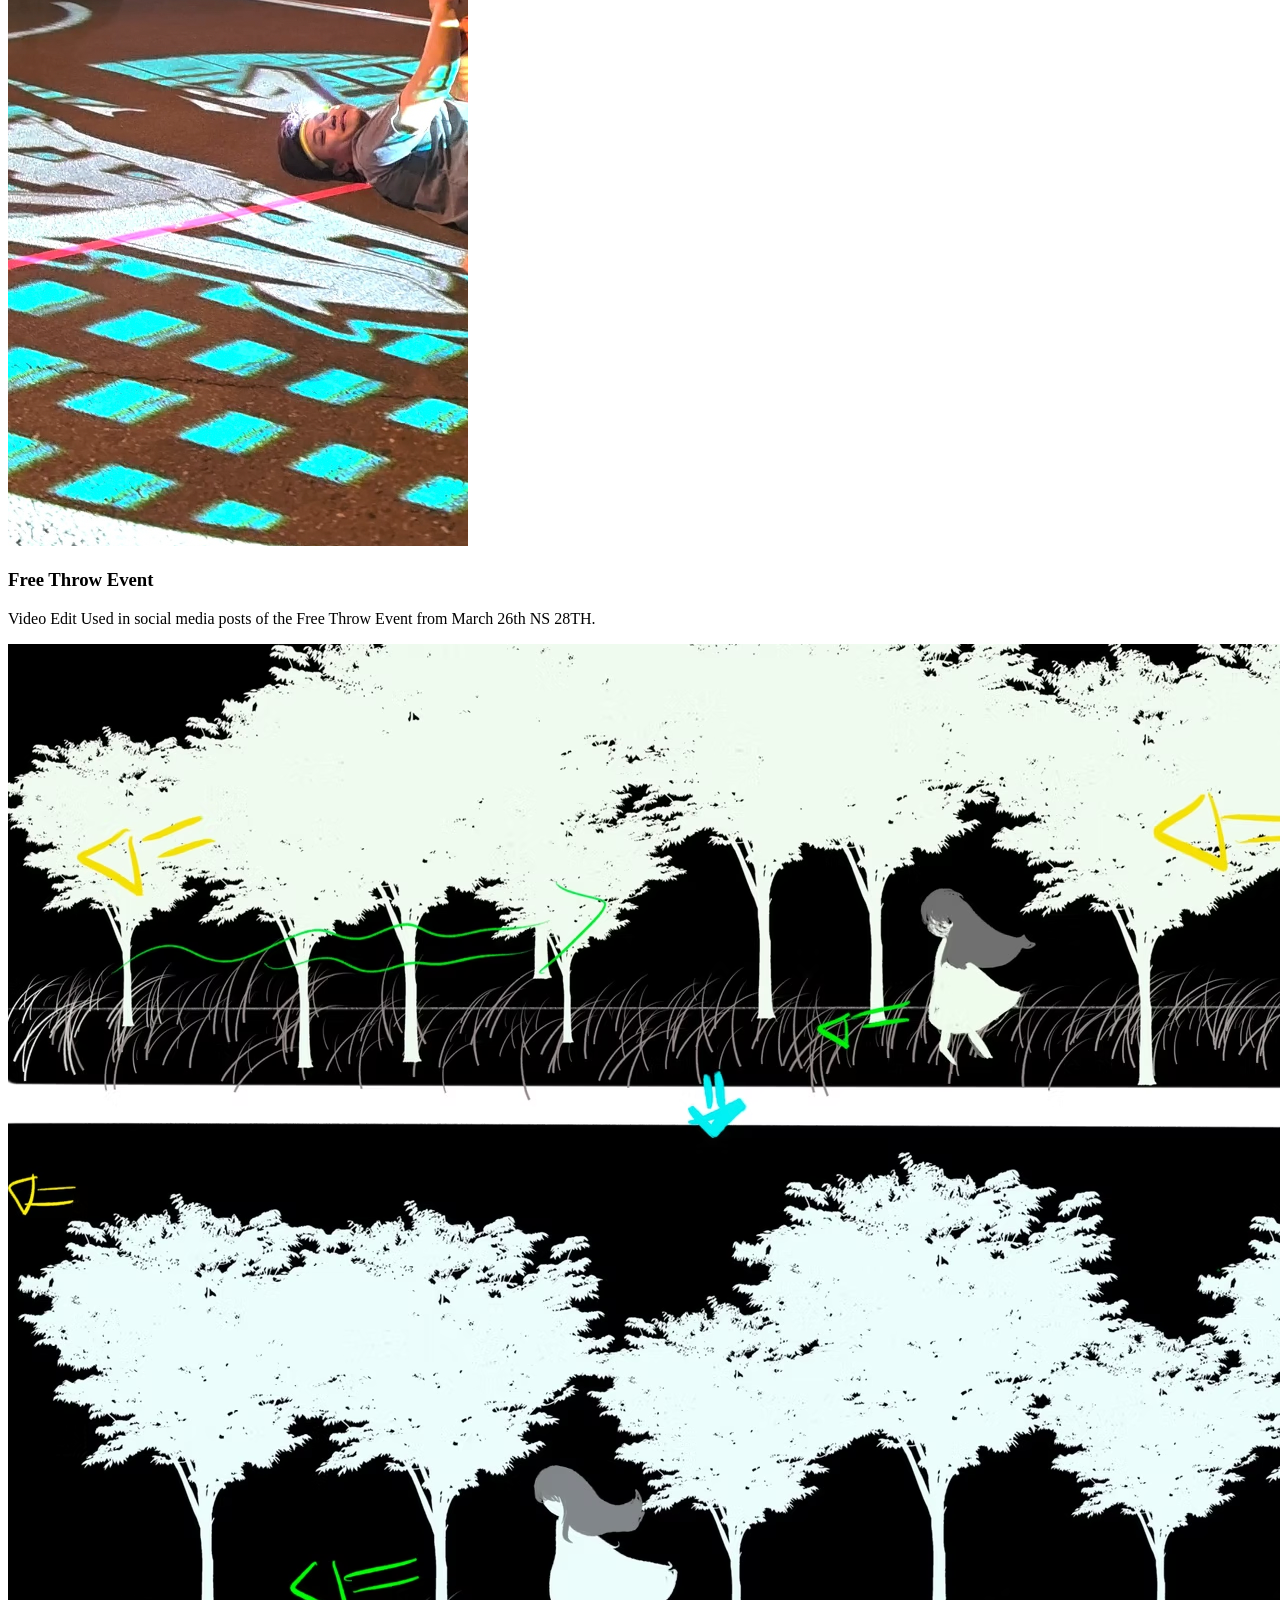
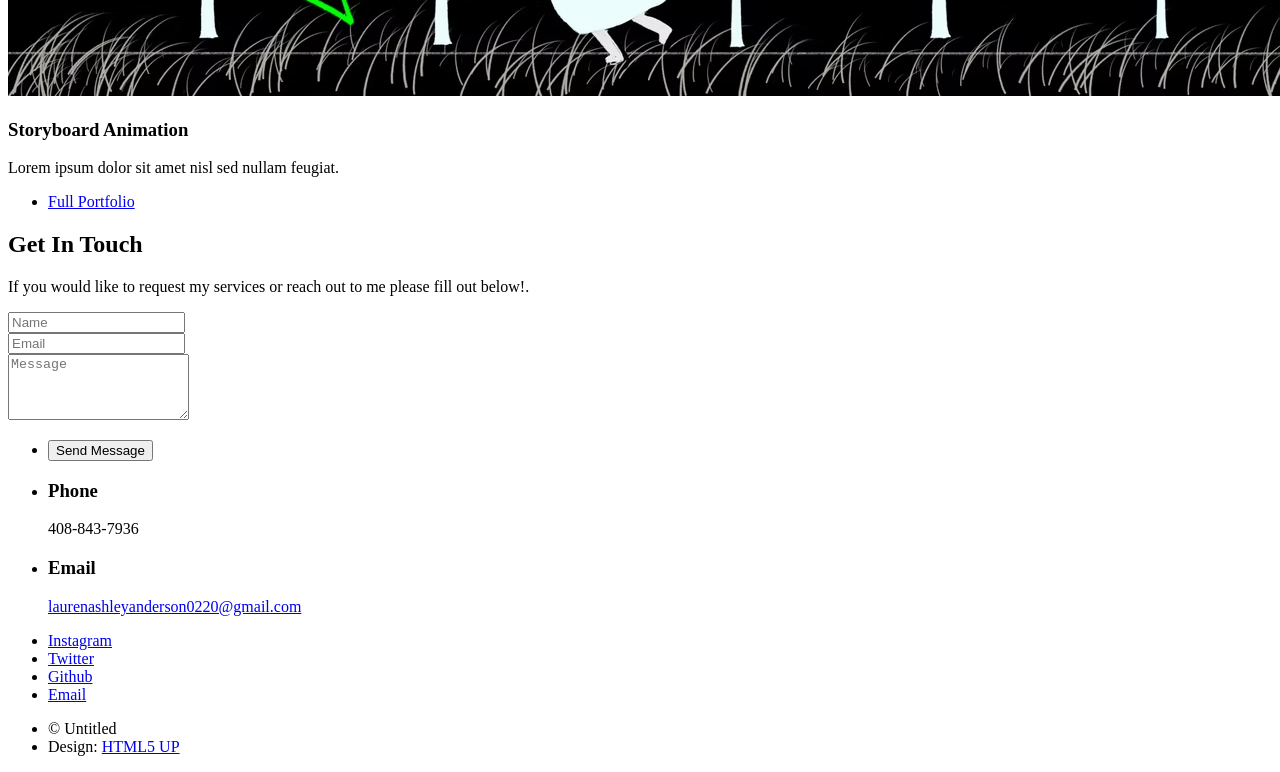
==== commit 4014d45e: "portfolio" ====
--- a/html5up-strata/index.html
+++ b/html5up-strata/index.html
@@ -6,7 +6,7 @@
 -->
 <html>
 	<head>
-		<title>Strata by HTML5 UP</title>
+		<title>Lauren Anderson</title>
 		<meta charset="utf-8" />
 		<meta name="viewport" content="width=device-width, initial-scale=1, user-scalable=no" />
 		<link rel="stylesheet" href="assets/css/main.css" />
@@ -16,10 +16,11 @@
 		<!-- Header -->
 			<header id="header">
 				<div class="inner">
-					<a href="#" class="image avatar"><img src="images/avatar.jpg" alt="" /></a>
-					<h1><strong>I am Strata</strong>, a super simple<br />
-					responsive site template freebie<br />
-					crafted by <a href="http://html5up.net">HTML5 UP</a>.</h1>
+					<a href="#" class="image avatar"><img src="images/Me.png" alt="image of me in the portfolio" /></a>
+					<h1><strong>My Name is Lauren</strong>
+						, a Intermediate <br />
+					Digital Artist and 3D modeler<br />
+					crafted by using <a href="http://html5up.net">HTML5 UP</a>.</h1>
 				</div>
 			</header>
 
@@ -29,10 +30,10 @@
 				<!-- One -->
 					<section id="one">
 						<header class="major">
-							<h2>Ipsum lorem dolor aliquam ante commodo<br />
-							magna sed accumsan arcu neque.</h2>
+							<h2>Lauren Anderson<br />
+							Digital Illustration and 3D Modeling</h2>
 						</header>
-						<p>Accumsan orci faucibus id eu lorem semper. Eu ac iaculis ac nunc nisi lorem vulputate lorem neque cubilia ac in adipiscing in curae lobortis tortor primis integer massa adipiscing id nisi accumsan pellentesque commodo blandit enim arcu non at amet id arcu magna. Accumsan orci faucibus id eu lorem semper nunc nisi lorem vulputate lorem neque cubilia.</p>
+						<p> Hello! I am a Intermediate digital artist and 3d model working to get my Bachelor's degree at San Jose State University. I enjoy drawing as a hobby and have always wanted to work with character design and 3D modeling!</p>
 						<ul class="actions">
 							<li><a href="#" class="button">Learn More</a></li>
 						</ul>
@@ -43,33 +44,33 @@
 						<h2>Recent Work</h2>
 						<div class="row">
 							<article class="col-6 col-12-xsmall work-item">
-								<a href="images/fulls/01.jpg" class="image fit thumb"><img src="images/thumbs/01.jpg" alt="" /></a>
-								<h3>Magna sed consequat tempus</h3>
-								<p>Lorem ipsum dolor sit amet nisl sed nullam feugiat.</p>
-							</article>
-							<article class="col-6 col-12-xsmall work-item">
-								<a href="images/fulls/02.jpg" class="image fit thumb"><img src="images/thumbs/02.jpg" alt="" /></a>
-								<h3>Ultricies lacinia interdum</h3>
-								<p>Lorem ipsum dolor sit amet nisl sed nullam feugiat.</p>
-							</article>
-							<article class="col-6 col-12-xsmall work-item">
-								<a href="images/fulls/03.jpg" class="image fit thumb"><img src="images/thumbs/03.jpg" alt="" /></a>
-								<h3>Tortor metus commodo</h3>
-								<p>Lorem ipsum dolor sit amet nisl sed nullam feugiat.</p>
-							</article>
-							<article class="col-6 col-12-xsmall work-item">
-								<a href="images/fulls/04.jpg" class="image fit thumb"><img src="images/thumbs/04.jpg" alt="" /></a>
-								<h3>Quam neque phasellus</h3>
-								<p>Lorem ipsum dolor sit amet nisl sed nullam feugiat.</p>
-							</article>
-							<article class="col-6 col-12-xsmall work-item">
-								<a href="images/fulls/05.jpg" class="image fit thumb"><img src="images/thumbs/05.jpg" alt="" /></a>
-								<h3>Nunc enim commodo aliquet</h3>
-								<p>Lorem ipsum dolor sit amet nisl sed nullam feugiat.</p>
-							</article>
-							<article class="col-6 col-12-xsmall work-item">
-								<a href="images/fulls/06.jpg" class="image fit thumb"><img src="images/thumbs/06.jpg" alt="" /></a>
-								<h3>Risus ornare lacinia</h3>
+								<a href="images/fulls/01.jpg" class="image fit thumb"><img src="images/thumbs/thumb1.png" alt="" /></a>
+								<h3>Vtuber Design</h3>
+								<p>A design of a vtuber model based off of a model for personal use</p>
+							</article>
+							<article class="col-6 col-12-xsmall work-item">
+								<a href="images/fulls/02.jpg" class="image fit thumb"><img src="images/thumbs/thumb2.png" alt="" /></a>
+								<h3>Personal Illustration</h3>
+								<p>Some Illustrations done on my own time.</p>
+							</article>
+							<article class="col-6 col-12-xsmall work-item">
+								<a href="images/fulls/03.jpg" class="image fit thumb"><img src="images/thumbs/tealite-thumb.png" alt="" /></a>
+								<h3>Tealite Commission</h3>
+								<p>A series of pieces Commissioned and requested by Tealite LLC.</p>
+							</article>
+							<article class="col-6 col-12-xsmall work-item">
+								<a href="images/fulls/04.jpg" class="image fit thumb"><img src="images/thumbs/thumb4.png" alt="" /></a>
+								<h3>Lighting Studies</h3>
+								<p>Lighting study practice.</p>
+							</article>
+							<article class="col-6 col-12-xsmall work-item">
+								<a href="images/fulls/05.jpg" class="image fit thumb"><img src="images/thumbs/video-editprev.png" alt="" /></a>
+								<h3>Free Throw Event</h3>
+								<p>Video Edit Used in social media posts of the Free Throw Event from March 26th NS 28TH.</p>
+							</article>
+							<article class="col-6 col-12-xsmall work-item">
+								<a href="images/fulls/06.jpg" class="image fit thumb"><img src="images/thumbs/storyboards.png" alt="" /></a>
+								<h3>Storyboard Animation</h3>
 								<p>Lorem ipsum dolor sit amet nisl sed nullam feugiat.</p>
 							</article>
 						</div>
@@ -81,7 +82,7 @@
 				<!-- Three -->
 					<section id="three">
 						<h2>Get In Touch</h2>
-						<p>Accumsan pellentesque commodo blandit enim arcu non at amet id arcu magna. Accumsan orci faucibus id eu lorem semper nunc nisi lorem vulputate lorem neque lorem ipsum dolor.</p>
+						<p>If you would like to request my services or reach out to me please fill out below!.</p>
 						<div class="row">
 							<div class="col-8 col-12-small">
 								<form method="post" action="#">
@@ -98,18 +99,12 @@
 							<div class="col-4 col-12-small">
 								<ul class="labeled-icons">
 									<li>
-										<h3 class="icon solid fa-home"><span class="label">Address</span></h3>
-										1234 Somewhere Rd.<br />
-										Nashville, TN 00000<br />
-										United States
-									</li>
-									<li>
 										<h3 class="icon solid fa-mobile-alt"><span class="label">Phone</span></h3>
-										000-000-0000
-									</li>
+										<p>408-843-7936</p>
+									</li> 
 									<li>
 										<h3 class="icon solid fa-envelope"><span class="label">Email</span></h3>
-										<a href="#">hello@untitled.tld</a>
+										<a href="#">laurenashleyanderson0220@gmail.com</a>
 									</li>
 								</ul>
 							</div>
@@ -440,10 +435,10 @@
 			<footer id="footer">
 				<div class="inner">
 					<ul class="icons">
-						<li><a href="#" class="icon brands fa-twitter"><span class="label">Twitter</span></a></li>
-						<li><a href="#" class="icon brands fa-github"><span class="label">Github</span></a></li>
-						<li><a href="#" class="icon brands fa-dribbble"><span class="label">Dribbble</span></a></li>
-						<li><a href="#" class="icon solid fa-envelope"><span class="label">Email</span></a></li>
+						<li><a href="https://www.instagram.com/disney_dreamwr/" class="icon brands fa-twitter"><span class="label">Instagram</span></a></li>
+						<li><a href="https://x.com/woo_jinnies" class="icon brands fa-twitter"><span class="label">Twitter</span></a></li>
+						<li><a href="https://github.com/woojinnies" class="icon brands fa-github"><span class="label">Github</span></a></li>
+						<li><a href="mailto:laurenashleyanderson0220@gmail.com" class="icon solid fa-envelope"><span class="label">Email</span></a></li>
 					</ul>
 					<ul class="copyright">
 						<li>&copy; Untitled</li><li>Design: <a href="http://html5up.net">HTML5 UP</a></li>
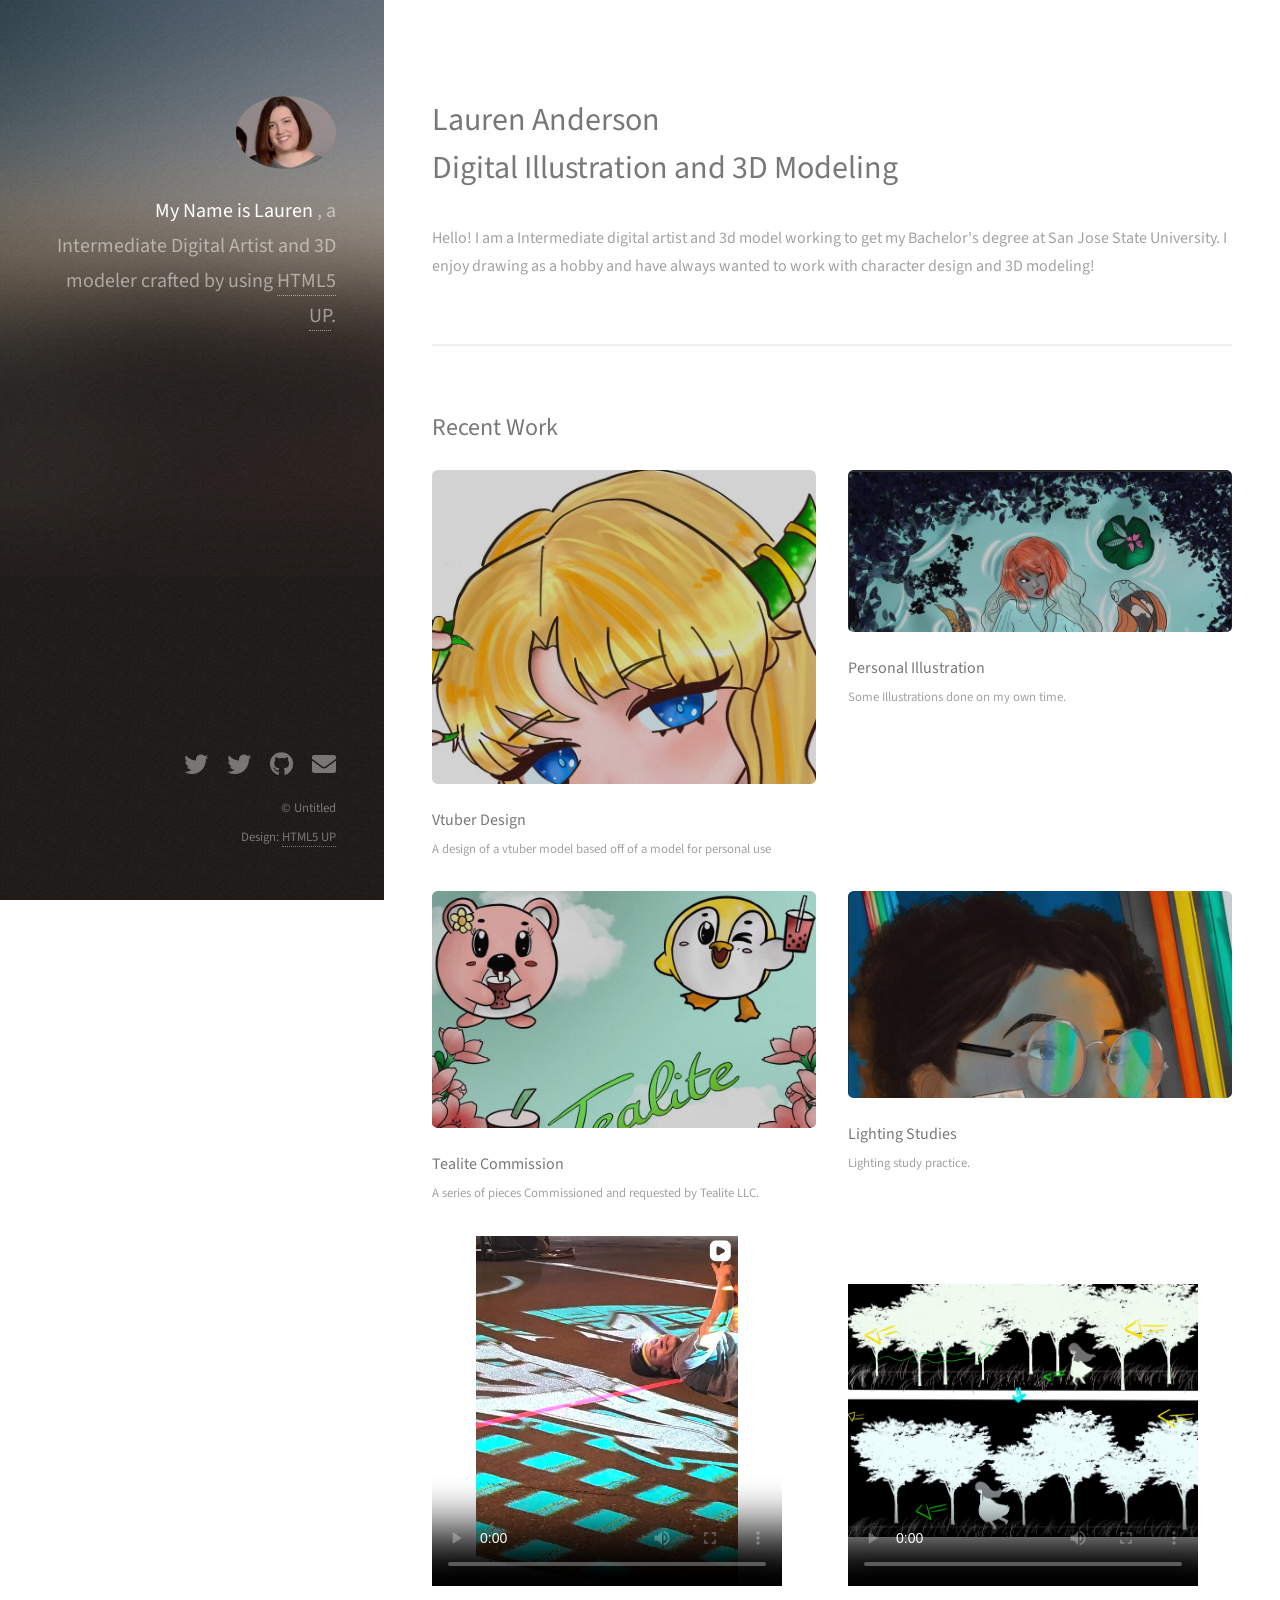
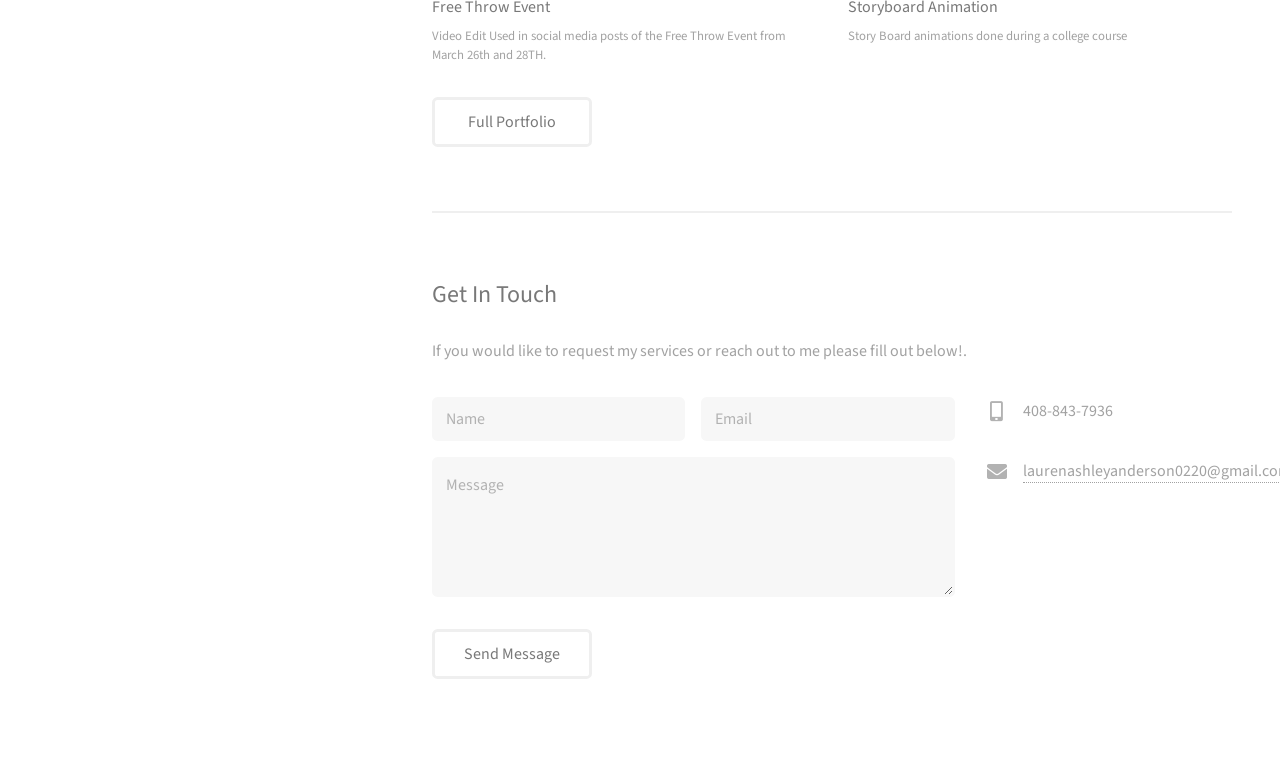
==== commit eeae3bd4: "final additions" ====
--- a/html5up-strata/index.html
+++ b/html5up-strata/index.html
@@ -34,9 +34,7 @@
 							Digital Illustration and 3D Modeling</h2>
 						</header>
 						<p> Hello! I am a Intermediate digital artist and 3d model working to get my Bachelor's degree at San Jose State University. I enjoy drawing as a hobby and have always wanted to work with character design and 3D modeling!</p>
-						<ul class="actions">
-							<li><a href="#" class="button">Learn More</a></li>
-						</ul>
+					
 					</section>
 
 				<!-- Two -->
@@ -44,38 +42,42 @@
 						<h2>Recent Work</h2>
 						<div class="row">
 							<article class="col-6 col-12-xsmall work-item">
-								<a href="images/fulls/01.jpg" class="image fit thumb"><img src="images/thumbs/thumb1.png" alt="" /></a>
+								<a href="images/fulls/vtuber.png" class="image fit thumb"><img src="images/thumbs/thumb1.png" alt="" /></a>
 								<h3>Vtuber Design</h3>
 								<p>A design of a vtuber model based off of a model for personal use</p>
 							</article>
 							<article class="col-6 col-12-xsmall work-item">
-								<a href="images/fulls/02.jpg" class="image fit thumb"><img src="images/thumbs/thumb2.png" alt="" /></a>
+								<a href="images/fulls/personal-2.png" class="image fit thumb"><img src="images/thumbs/thumb2.png" alt="" /></a>
 								<h3>Personal Illustration</h3>
 								<p>Some Illustrations done on my own time.</p>
 							</article>
 							<article class="col-6 col-12-xsmall work-item">
-								<a href="images/fulls/03.jpg" class="image fit thumb"><img src="images/thumbs/tealite-thumb.png" alt="" /></a>
+								<a href="images/fulls/tealite.png" class="image fit thumb"><img src="images/thumbs/tealite-thumb.png" alt="" /></a>
 								<h3>Tealite Commission</h3>
 								<p>A series of pieces Commissioned and requested by Tealite LLC.</p>
 							</article>
 							<article class="col-6 col-12-xsmall work-item">
-								<a href="images/fulls/04.jpg" class="image fit thumb"><img src="images/thumbs/thumb4.png" alt="" /></a>
+								<a href="images/fulls/Lighting-Study2.png" class="image fit thumb"><img src="images/thumbs/thumb4.png" alt="" /></a>
 								<h3>Lighting Studies</h3>
 								<p>Lighting study practice.</p>
 							</article>
 							<article class="col-6 col-12-xsmall work-item">
-								<a href="images/fulls/05.jpg" class="image fit thumb"><img src="images/thumbs/video-editprev.png" alt="" /></a>
+								<video width="350" height="350" controls poster="images/thumbs/video-editprev.png">
+								<source src="images/fulls/BTS_FTVideo_Edit_Revised_LAUREN-compressed.mp4" type="video/mp4">
+								</video>
 								<h3>Free Throw Event</h3>
-								<p>Video Edit Used in social media posts of the Free Throw Event from March 26th NS 28TH.</p>
-							</article>
-							<article class="col-6 col-12-xsmall work-item">
-								<a href="images/fulls/06.jpg" class="image fit thumb"><img src="images/thumbs/storyboards.png" alt="" /></a>
+								<p>Video Edit Used in social media posts of the Free Throw Event from March 26th and 28TH.</p>
+							</article>
+							<article class="col-6 col-12-xsmall work-item">
+								<video width="350" height="350" controls poster="images/thumbs/storyboards.png">
+									<source src="images/fulls/Unnamed-animation.mp4" type="video/mp4">
+									</video>
 								<h3>Storyboard Animation</h3>
-								<p>Lorem ipsum dolor sit amet nisl sed nullam feugiat.</p>
+								<p>Story Board animations done during a college course</p>
 							</article>
 						</div>
 						<ul class="actions">
-							<li><a href="#" class="button">Full Portfolio</a></li>
+							<li><a href="full-portfolio.html" class="button">Full Portfolio</a></li>
 						</ul>
 					</section>
 
--- a/html5up-strata/assets/css/main.css
+++ b/html5up-strata/assets/css/main.css
@@ -3218,4 +3218,8 @@
 				padding-left: 0;
 			}
 
+	}
+
+	.video{
+		align-content: left;
 	}
